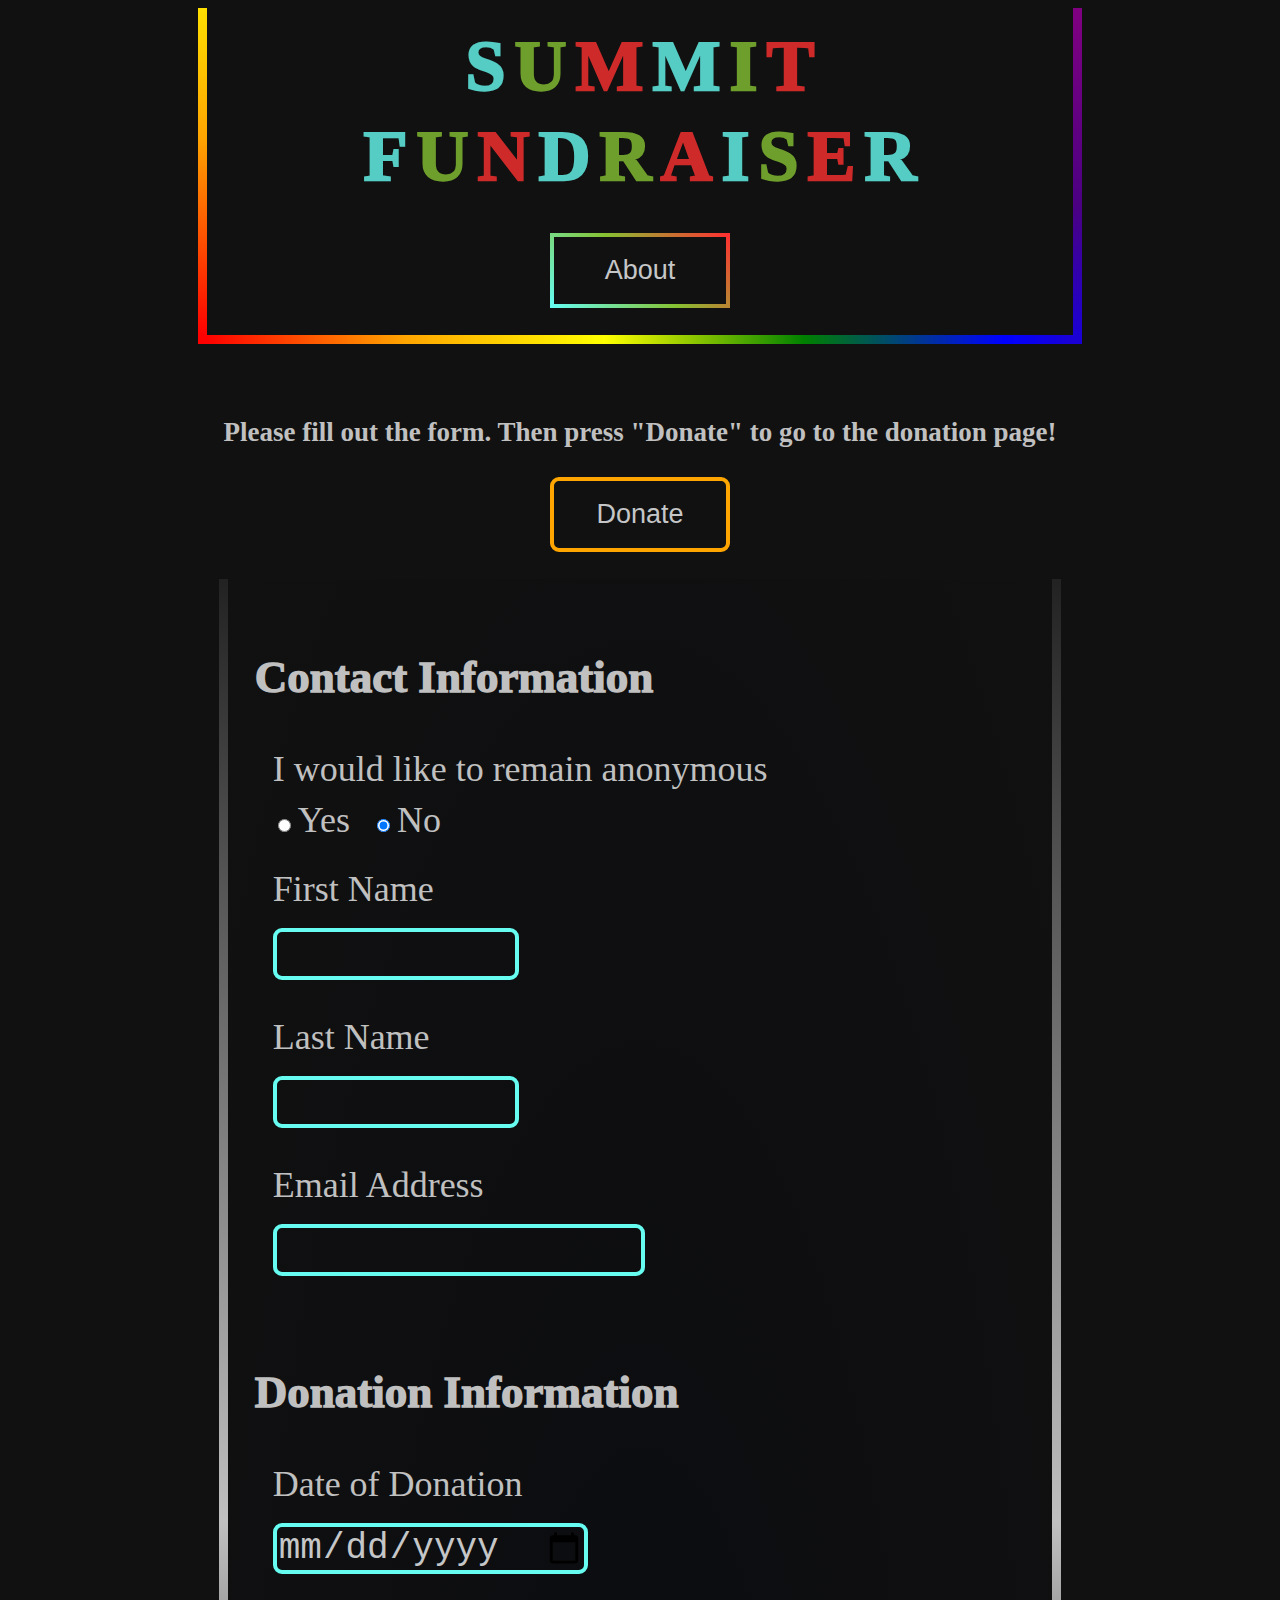
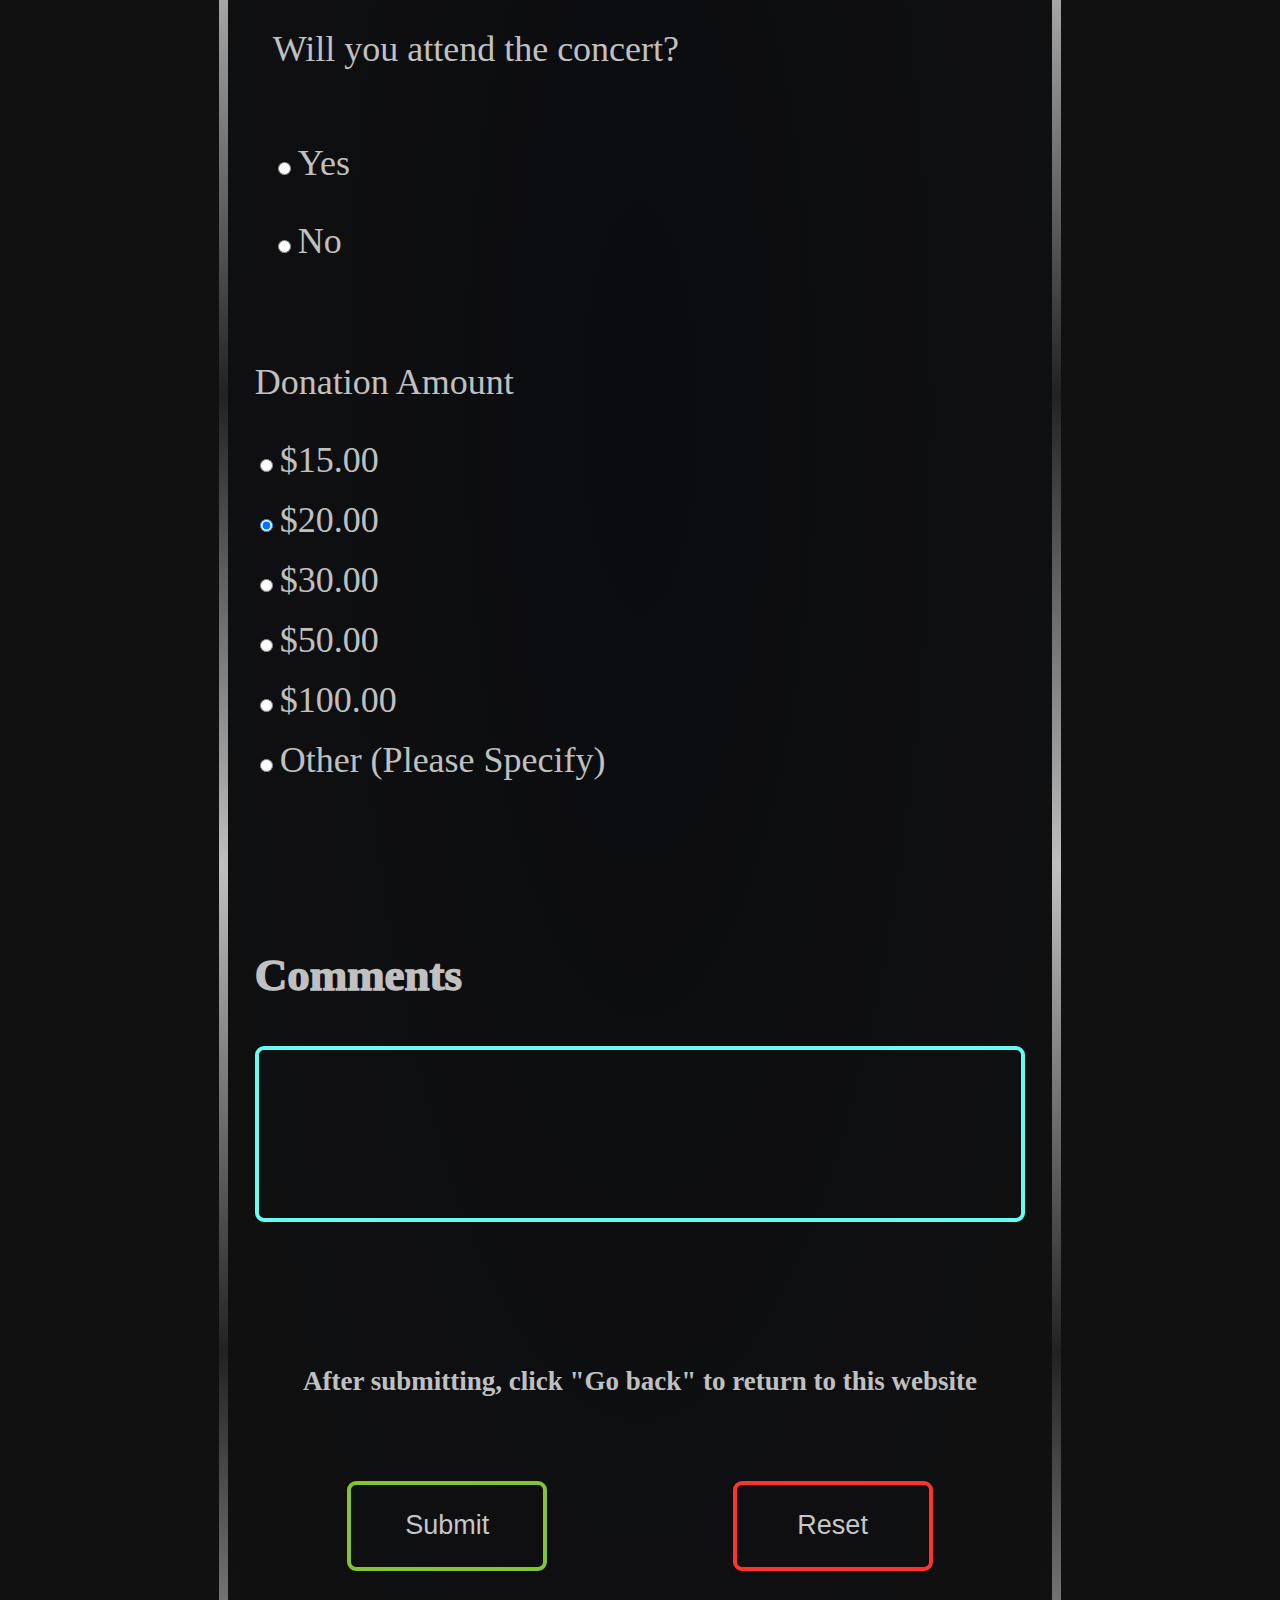
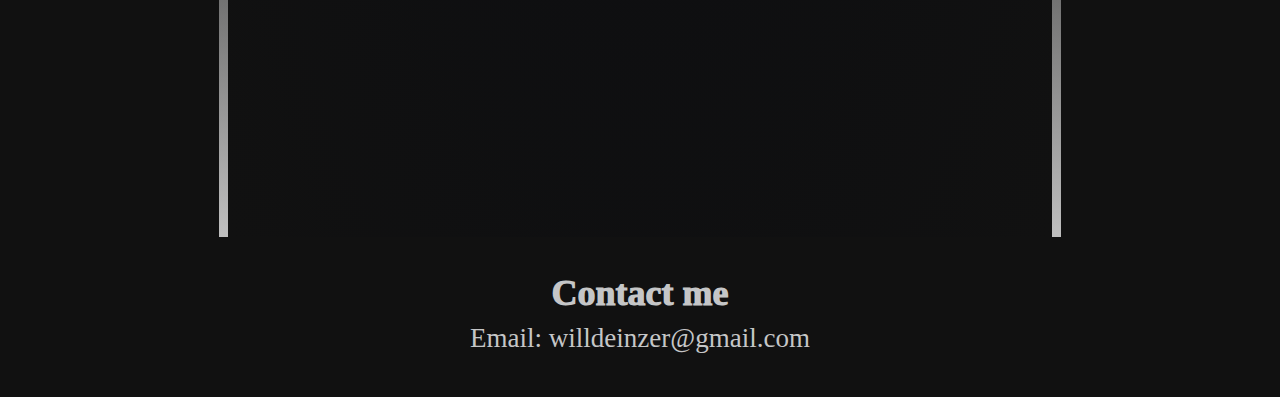
==== index.html @ e69a4f1c "Update index.html" ====
<!DOCTYPE html>
<html lang="en">
<head>
    <meta charset="UTF-8">
    <meta http-equiv="X-UA-Compatible" content="IE=edge">
    <meta name="viewport" content="width=device-width, initial-scale=1.0">
    <title>Fundraiser</title>
    <link rel="stylesheet" href="styles.css">
</head>
<body>
    <div class="header">
        <div class="title_container">
            <h1 class="S">S</h1>
            <h1 class="U">U</h1>
            <h1 class="M1">M</h1>
            <h1 class="M2">M</h1>
            <h1 class="I">I</h1>
            <h1 class="T">T</h1>
        </div>
        <div class="title_container2">
            <h1 class="F">F</h1>
            <h1 class="U2">U</h1>
            <h1 class="N">N</h1>
            <h1 class="D">D</h1>
            <h1 class="R">R</h1>
            <h1 class="A">A</h1>
            <h1 class="I2">I</h1>
            <h1 class="S2">S</h1>
            <h1 class="E">E</h1>
            <h1 class="R2">R</h1>
        </div>
        <button class="about" onclick="location.href='https://willdeinzer.github.io/fundraiser/aboutPage/index.html';">About</button>
    </div>
    <div class="donate_header">
        <p class="instruction">Please fill out the form. Then press "Donate" to go to the donation page!</p>
        <button class="thank" onclick="location.href='https://willdeinzer.github.io/fundraiser/submissionPage/index.html';">Donate</button>
    </div>
    <form action="https://formspree.io/f/mbjbleyn" method="post">
        <div class="contactInfo">
            <p class="contactHeading">Contact Information</p>
            <div class="anonymous">
                <p class=anonymousText>I would like to remain anonymous</p>
                <div class="yesAnonGroup">
                    <input type="radio" id="yesAnon" class="yes_anon" name="anonymous_donation" value="Yes" required>
                    <label class="yesAnonLabel" for="yesAnon">Yes</label>
                </div>
                <div class="noAnonGroup">
                    <input type="radio" id="noAnon" class="no_anon" name="anonymous_donation" value="No" checked required>
                    <label class="noAnonLabel" for="noAnon">No</label>
                </div>
            </div>
            <div class="contactCon">
                <div class="firstNameGroup">
                    <label class="firstLabel" for="firstName">First Name</label>
                    <input type="text" name="first_name" class="inputField" id="firstName" required>
                </div>
                <div class="lastNameGroup">
                    <label class="lastLabel" for="lastName">Last Name</label>
                    <input type="text" name="last_name" class="inputField" id="lastName" required>
                </div>
                <div class="emailGroup">
                    <label class="emailLabel" for="emailA">Email Address</label>
                    <input type="email" name="email_address" class="inputField" id="emailA" required>
                </div>
            </div>
        </div>
        <div class="donationInfo">
            <p class="donationHeading">Donation Information</p>
            <div class="donationCon">
                <div class="dateGroup">
                    <label class="donationLabel" for="donationDate">Date of Donation</label>
                    <input type="date" id="donationDate" pattern="([0-9]{2}/[0-9]{2}/[0-9]{4})" required>
                </div>
                <div class="attendanceGroup">
                    <p class="attendance">Will you attend the concert?</p>
                    <div class="yesGroup">
                        <input type="radio" id="yes" name="attend" value="Yes" required>
                        <label class="yesLabel" for="yes">Yes</label>
                    </div>
                    <div class="noGroup">
                        <input type="radio" id="no" name="attend" value="No" required>
                        <label class="noLabel" for="no">No</label>
                    </div>
                </div>
            </div>
        </div>
        <div class="donationRow">
            <p class="amountHeading">Donation Amount</p>
            <div class="options">
                <div class="fifteenGroup">
                    <input type="radio" id="15" class="non_other" name="donation_amount" value="15" required>
                    <label class="fifteenLabel" for="15">$15.00</label>
                </div>
                <div class="twentyGroup">
                    <input type="radio" id="20" class="non_other" name="donation_amount" value="20" checked required>
                    <label class="twentyLabel" for="20">$20.00</label>
                </div>
                <div class="thirtyGroup">
                    <input type="radio" id="30" class="non_other" name="donation_amount" value="30" required>
                    <label class="thirtyLabel" for="30">$30.00</label>
                </div>
                <div class="fiftyGroup">
                    <input type="radio" id="50" class="non_other" name="donation_amount" value="50" required>
                    <label class="fiftyLabel" for="50">$50.00</label>
                </div>
                <div class="hundredGroup">
                    <input type="radio" id="100" class="non_other" name="donation_amount" value="100" required>
                    <label class="hundredLabel" for="100">$100.00</label>
                </div>
                <div class="otherGroup">
                    <input type="radio" id="other" name="donation_amount" value="other" required>
                    <label class="otherLabel" for="other">Other (Please Specify)</label>
                </div>
            </div>
        </div>
        <div class="otherInfo">
            <p class="commentHeading">Comments</p>
            <div class="commentCon">
                <textarea class="comments" name="comments" rows="4" cols="60"></textarea>
            </div>
        </div>
        <div class="submit_instruction">
            <p class="submit_text">After submitting, click "Go back" to return to this website</p>
        </div>
        <div class="submission">
            <div class="button_link">
                <button class="submitB" type="submit">Submit</button>
            </div>
            <div class="reset_container">
                <button class="resetB"type="reset">Reset</button>
            </div>
        </div>
    </form>

    <div class="left-side-bar">

    </div>

    <div class="right-side-bar">

    </div>

    <div class="footer">
        <p class="contact">Contact me</p>
        <p class="myEmail">Email: willdeinzer@gmail.com</p>
    </div>
    <script src="script.js"></script>
</body>
</html>
---- styles.css ----
body {
    display: grid;
    grid-template-rows: 0.5fr 0.5fr 7.5fr 0.4fr;
    grid-template-columns: 1fr 4fr 1fr;
    background-color: #111111;
}

/* Heading Styles




*/

.header {
    display: flex;
    flex-direction: column;
    align-items: center;
    justify-content: space-around;
    grid-area: 1/1/2/4;
    background-color: #111111;
    margin-bottom: 5vmin;
    gap: 1vmin;
    margin-left: 15%;
    margin-right: 15%;
    border-style: solid;
    border-top: none;
    border-width: 1vmin;
    border-image: linear-gradient(45deg, red, orange, yellow, green, blue, indigo, purple) 1;
}

.title_container, .title_container2 {
    display: flex;
    gap: 1vmin;
    justify-content: center;
    align-items: center;
    height: 9vmin;
    margin-top: 2vmin;
}

.title_container2 {
    margin-top: 0;
}

.S, .U, .M1, .M2, .I, .T, .F, .U2, .N, .D, .R, .A, .I2, .S2, .E, .R2 {
    font: "overpass", sans-serif;
    font-size: 8vmin;
    font-weight: 1000;
    opacity: 0.8;
}

.S, .M2, .F, .D, .I2, .R2 {
    color: #66FCF1;
}

.U, .I, .U2, .R, .S2 {
    color: #86C232;
}

.M1, .T, .N, .A, .E {
    color: #FF3131;
}

.about {
    color: #C5C6C7;
    background-color: transparent;
    font-size: 3vmin;
    border: solid 0.5vmin;
    border-image: linear-gradient(45deg, #66FCF1, #86C232, #FF3131) 1;
    font-size: 3vmin;
    word-wrap: break-word;
    min-width: 80px;
    max-width: 220px;
    width: 20vmin;
    padding: 2vmin 3vmin 2vmin 3vmin;
    text-align: center;
    margin-top: 3vmin;
    margin-bottom: 3vmin;
}

.about:hover {
    border-image: none;
    border-color: white;
}

.donate_header {
    display: flex;
    flex-direction: column;
    justify-content: space-around;
    grid-area: 2/1/3/4;
    position: sticky;
    top: 0px;
    align-items: center;
    padding-bottom: 3vmin;
    background-color: #111111;
}

.instruction {
    text-align: center;
    font-size: 3vmin;
    font-weight: bold;
    font: "arvo", sans-serif;
    color: #C0C0C0;
}

.thank {
    color: #C5C6C7;
    background-color: transparent;
    font-size: 3vmin;
    border: solid 0.5vmin;
    border-color: orange;
    font-size: 3vmin;
    border-radius: 1vmin;
    word-wrap: break-word;
    min-width: 80px;
    max-width: 220px;
    width: 20vmin;
    padding: 2vmin 3vmin 2vmin 3vmin;
    text-align: center;
}

.thank:hover {
    border-color: white;
}



/* Form Styles



*/



form {
    background-image: radial-gradient(#0B0C10, #111111);
    grid-row: 3/4;
    grid-column: 2/3;
    display: grid;
    grid-auto-rows: min-content;
    grid-template-columns: repeat(2,1fr);
    color: #C0C0C0;
    font: "arvo", sans-serif;
    font-weight: bold;
    gap: 5vmin;
    padding: 3vmin;
    border: 1vmin solid;
    border-top: none;
    border-bottom: none;
    border-image: linear-gradient(to bottom, #222222, #C0C0C0 33%, #222222, #C0C0C0 66%, #222222, #C0C0C0 100%) 1;
}


.firstLabel, .lastLabel, .emailLabel, .donationLabel, .attendance, .amountHeading,
.yesLabel, .noLabel, .fifteenLabel, .twentyLabel, .thirtyLabel, .fiftyLabel,
.hundredLabel, .otherLabel, .anonymousText, .yesAnonLabel, .noAnonLabel {
    font-size: 4vmin;
    font-weight: 500;
}

.fifteenGroup, .twentyGroup, .thirtyGroup, .fiftyGroup, .hundredGroup, .otherGroup {
    display: block;
    padding: 0;
}

/*Contact Info*/

.contactHeading {
    flex: none;
    font-size: 5vmin;
    font-weight: 1000;
}

.contactInfo {
    grid-row: 1/2;
    grid-column: 1/3;
}

.contactCon {
    display: flex;
    flex-direction: column;
    gap: 4vmin;
}

.inputField {
    display: block;
    color: #C5C6C7;
    border: solid 0.5vmin;
    border-radius: 1vmin;
    border-color: #66FCF1;
    font-size: 4vmin;
    background-color: transparent;
    width: 26vmin;
    margin-top: 2vmin;
}

#emailA {
    width: 40vmin;
}

.yesAnonGroup, .noAnonGroup, .firstNameGroup, .lastNameGroup, .emailGroup {
    margin-left: 2vmin;
}

.firstNameGroup {
    margin-top: 3vmin;
}

.yesAnonGroup, .noAnonGroup {
    display: inline-block;
}

.anonymousText {
    margin-left: 2vmin;
    margin-bottom: 1vmin;
}

/*Donation Info*/

.donationHeading {
    flex: none;
    font-size: 5vmin;
    font-weight: 1000;
}

.donationInfo {
    grid-row: 2/3;
    grid-column: 1/3;
}

.dateGroup {
    margin-left: 2vmin;
}

#donationDate {
    display: block;
    color: #C5C6C7;
    border: solid 0.5vmin;
    border-radius: 1vmin;
    border-color: #66FCF1;
    font-size: 4vmin;
    background-color: transparent;
    margin-top: 2vmin;

}

.donationLabel {
    font-size: 4vmin;
    font-weight: 500;
}

.yesGroup, .noGroup, .attendance {
    text-align: left;
    padding: 2vmin;
}

/*Donation Amount*/

.donationRow {
    grid-row: 3/4;
    grid-column: 1/3;
}

.options {
    display: grid;
    grid-template-columns: repeat(2,1fr);
    grid-template-rows: 1fr 1fr 1fr 1fr 1fr 2fr;
    row-gap: 2vmin;
}

.fifteenGroup {
    grid-area: 1/1/2/2;
}

.twentyGroup {
    grid-area: 2/1/3/2;
}

.thirtyGroup {
    grid-area: 3/1/4/2;
}

.fiftyGroup {
    grid-area: 4/1/5/2;
}

.hundredGroup {
    grid-area: 5/1/6/2;
}

.otherGroup {
    grid-area: 6/1/7/2;
}
/*Comments*/

.otherInfo {
    grid-row: 4/5;
    grid-column: 1/3;
    margin-top: 4vmin;
    margin-bottom: 8vmin;
}

.commentHeading {
    font-size: 5vmin;
    font-weight: 1000;
}

.commentCon {
    display: flex;
    justify-content: center;
}

.comments {
    background-color: transparent;
    resize: none;
    display: block;
    color: #C5C6C7;
    border: solid 0.5vmin;
    border-radius: 1vmin;
    border-color: #66FCF1;
    font-size: 4vmin;
}

/* Submit+Reset*/

.submission {
    grid-row: 6/7;
    grid-column: 1/3;
    display: flex;
    justify-content: space-around;
    margin-bottom: 3vmin;
}

.button_link {
    display: flex;
    width: 30%;
    height: 140%;
    text-decoration: none;
    padding: 1.5% 4% 1.5% 4%;
    min-width: 60px;
    max-width: 200px;
}

.reset_container {
    display: flex;
    width: 30%;
    height: 140%;
    padding: 1.5% 4% 1.5% 4%;
    min-width: 60px;
    max-width: 200px;
}

.submitB,
.resetB {
    color: #C5C6C7;
    background-color: transparent;
    font-size: 3vmin;
    width: 30%;
    height: 140%;
    border: solid 0.5vmin;
    border-color: #FF3131;
    font-size: 3vmin;
    width: auto;
    border-radius: 1vmin;
    word-wrap: break-word;
    min-width: 60px;
    max-width: 200px;
}

.submitB {
    border-color: #86C232;
    width: 100%;
    height: 100%;
}

.submitB:hover {
    border-color: white;
}

.resetB {
    border-color: #FF3131;
    width: 100%;
    height: 100%;
}

.resetB:hover {
    border-color: white;
}

.submit_instruction {
    display: flex;
    justify-content: center;
    align-items: center;
    grid-row: 5/6;
    grid-column: 1/3;
}

.submit_text {
    display: block;
    text-align: center;
    font-size: 3vmin;
    font-weight: bold;
    font: "arvo", sans-serif;
    color: #C0C0C0;
}

/* Button Link */

/* Side Bar Styles



*/

/* Left */

.left-side-bar {
    display: grid;
    grid-area: 2/1/3/2;
    background-color: #111111;
}

/* Right */

.right-side-bar {
    display: grid;
    grid-area: 2/3/3/4;
    background-color: #111111;
}

/* Footer Styles



*/

.footer {
    display: flex;
    flex-direction: column;
    align-items: center;
    justify-content: center;
    grid-area: 4/1/5/4;
    background-color: #111111;
    margin-bottom: 2vmin;
    gap: 1vmin;
    margin-top: 2vmin;
}

.contact {
    color: #C5C6C7;
    font-size: 4vmin;
    font-weight: 1000;
    padding: 0;
    margin: 0;
}

.myEmail {
    color: #C5C6C7;
    font-size: 3vmin;
    font-weight: 500;
    padding: 0;
    margin: 0;
}
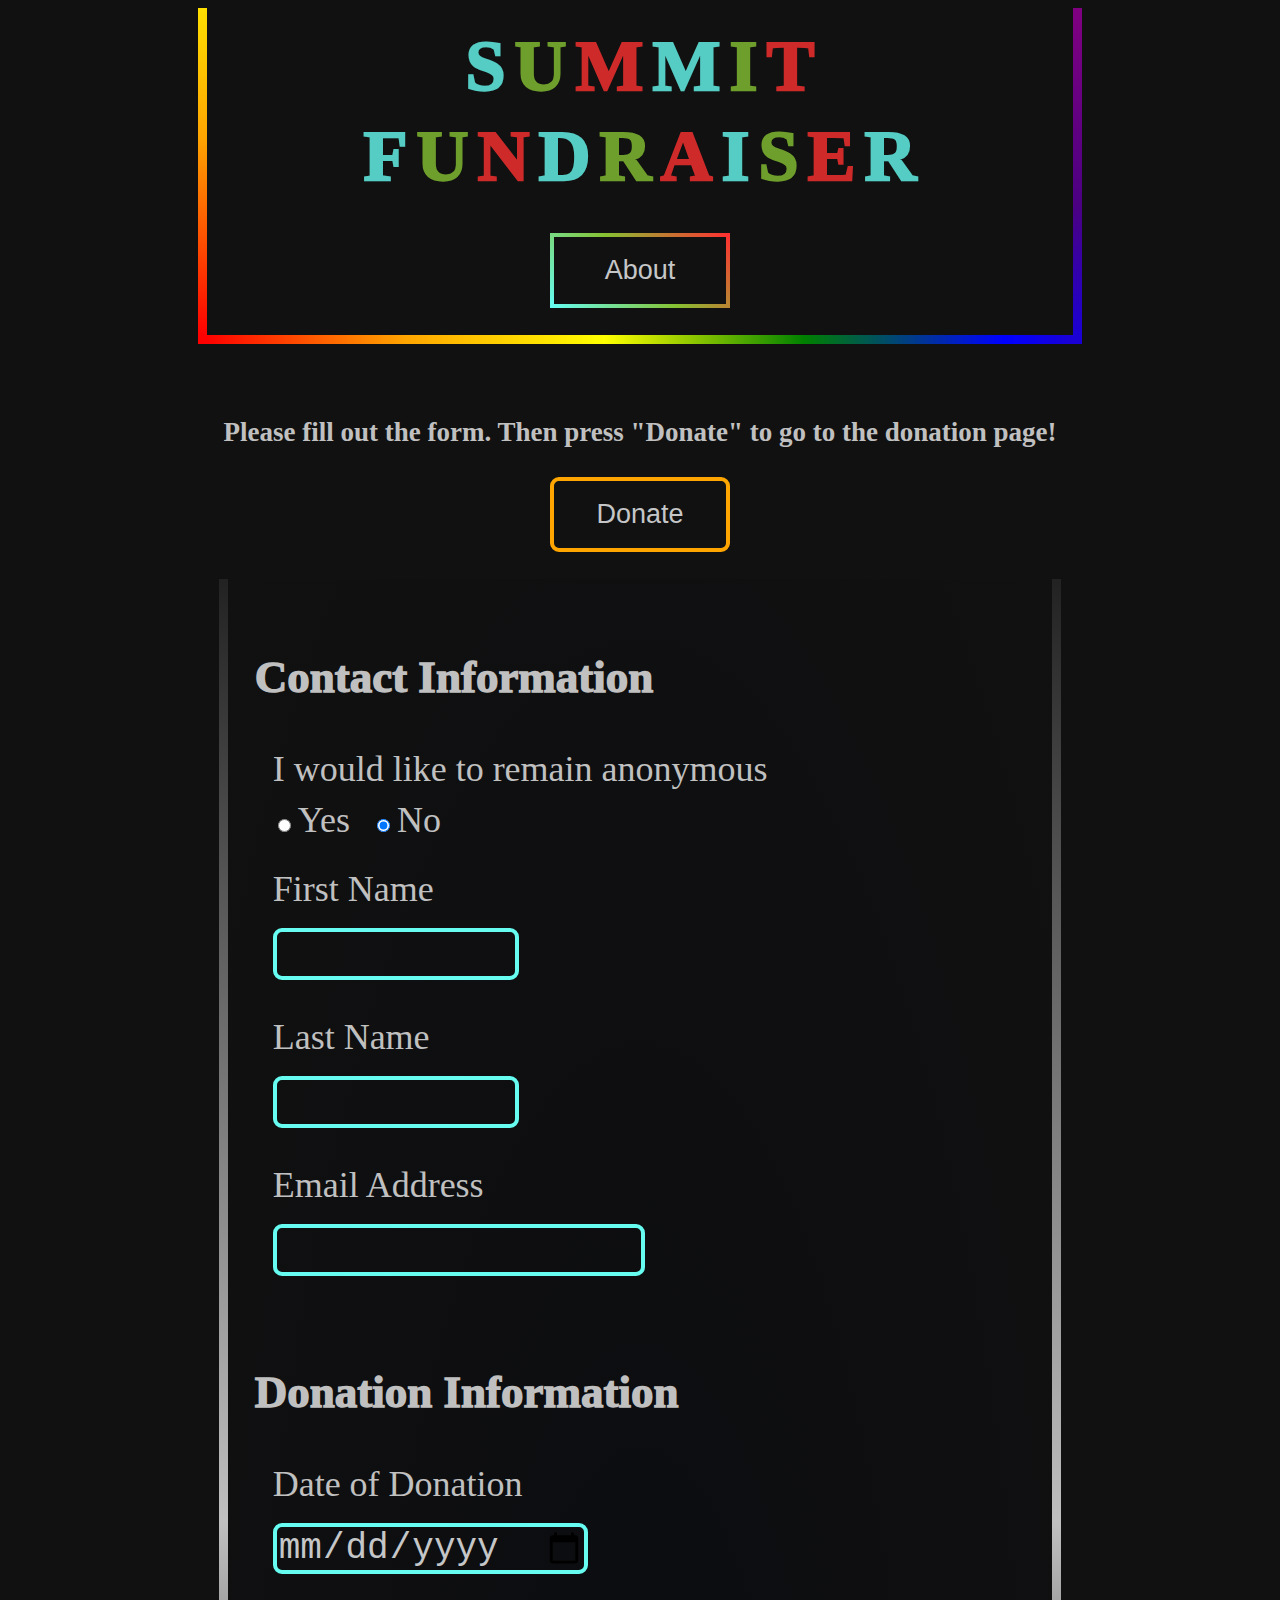
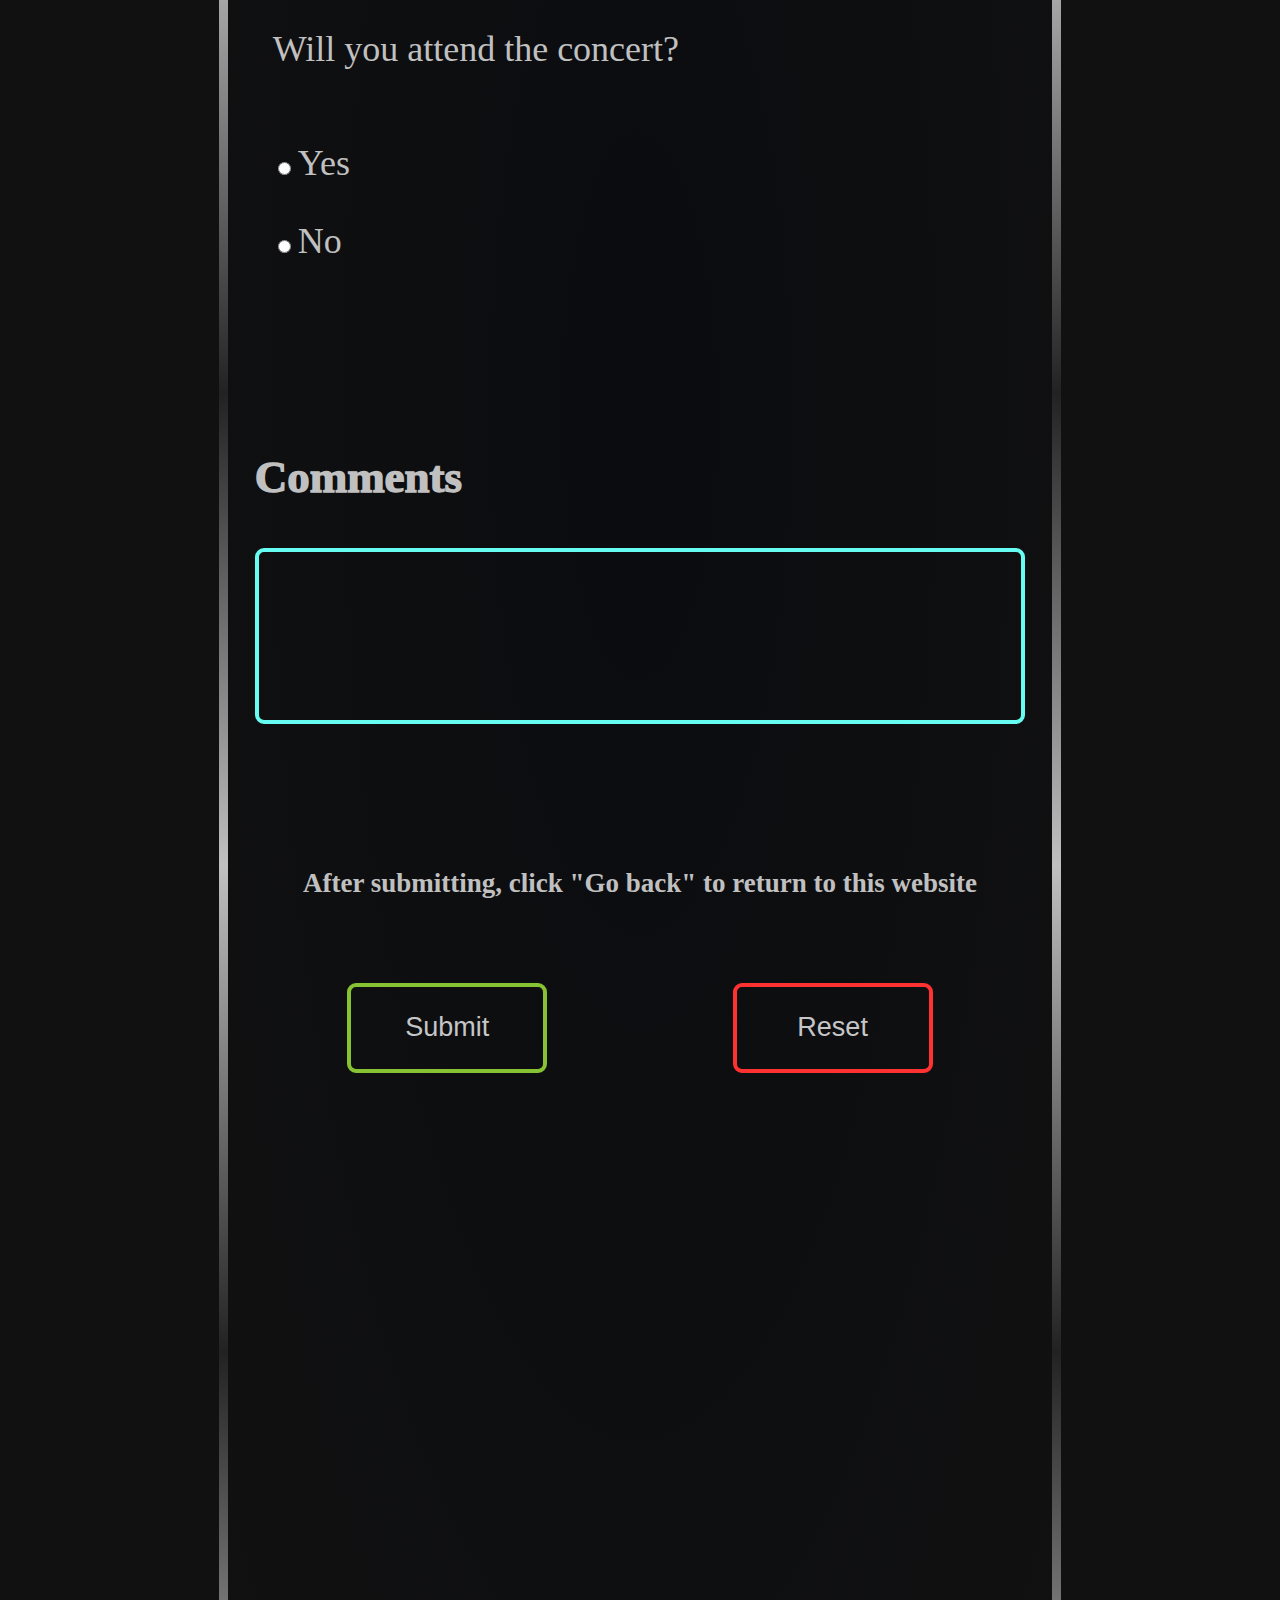
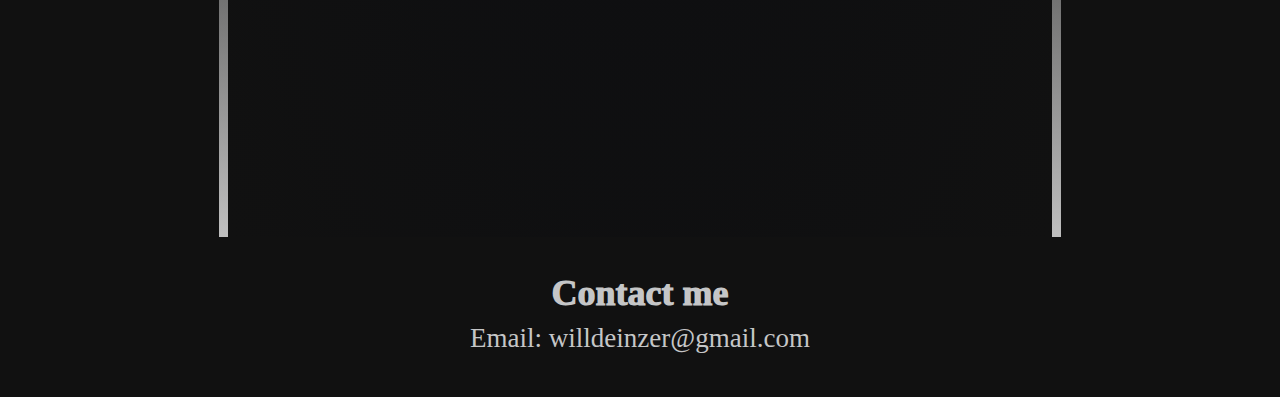
==== commit 7086ab3c: "Update index.html" ====
--- a/index.html
+++ b/index.html
@@ -69,7 +69,7 @@
             <div class="donationCon">
                 <div class="dateGroup">
                     <label class="donationLabel" for="donationDate">Date of Donation</label>
-                    <input type="date" id="donationDate" pattern="([0-9]{2}/[0-9]{2}/[0-9]{4})" required>
+                    <input type="date" id="donationDate" placeholder="00/00/0000" pattern="([0-9]{2}/[0-9]{2}/[0-9]{4})" required>
                 </div>
                 <div class="attendanceGroup">
                     <p class="attendance">Will you attend the concert?</p>
@@ -81,35 +81,6 @@
                         <input type="radio" id="no" name="attend" value="No" required>
                         <label class="noLabel" for="no">No</label>
                     </div>
-                </div>
-            </div>
-        </div>
-        <div class="donationRow">
-            <p class="amountHeading">Donation Amount</p>
-            <div class="options">
-                <div class="fifteenGroup">
-                    <input type="radio" id="15" class="non_other" name="donation_amount" value="15" required>
-                    <label class="fifteenLabel" for="15">$15.00</label>
-                </div>
-                <div class="twentyGroup">
-                    <input type="radio" id="20" class="non_other" name="donation_amount" value="20" checked required>
-                    <label class="twentyLabel" for="20">$20.00</label>
-                </div>
-                <div class="thirtyGroup">
-                    <input type="radio" id="30" class="non_other" name="donation_amount" value="30" required>
-                    <label class="thirtyLabel" for="30">$30.00</label>
-                </div>
-                <div class="fiftyGroup">
-                    <input type="radio" id="50" class="non_other" name="donation_amount" value="50" required>
-                    <label class="fiftyLabel" for="50">$50.00</label>
-                </div>
-                <div class="hundredGroup">
-                    <input type="radio" id="100" class="non_other" name="donation_amount" value="100" required>
-                    <label class="hundredLabel" for="100">$100.00</label>
-                </div>
-                <div class="otherGroup">
-                    <input type="radio" id="other" name="donation_amount" value="other" required>
-                    <label class="otherLabel" for="other">Other (Please Specify)</label>
                 </div>
             </div>
         </div>
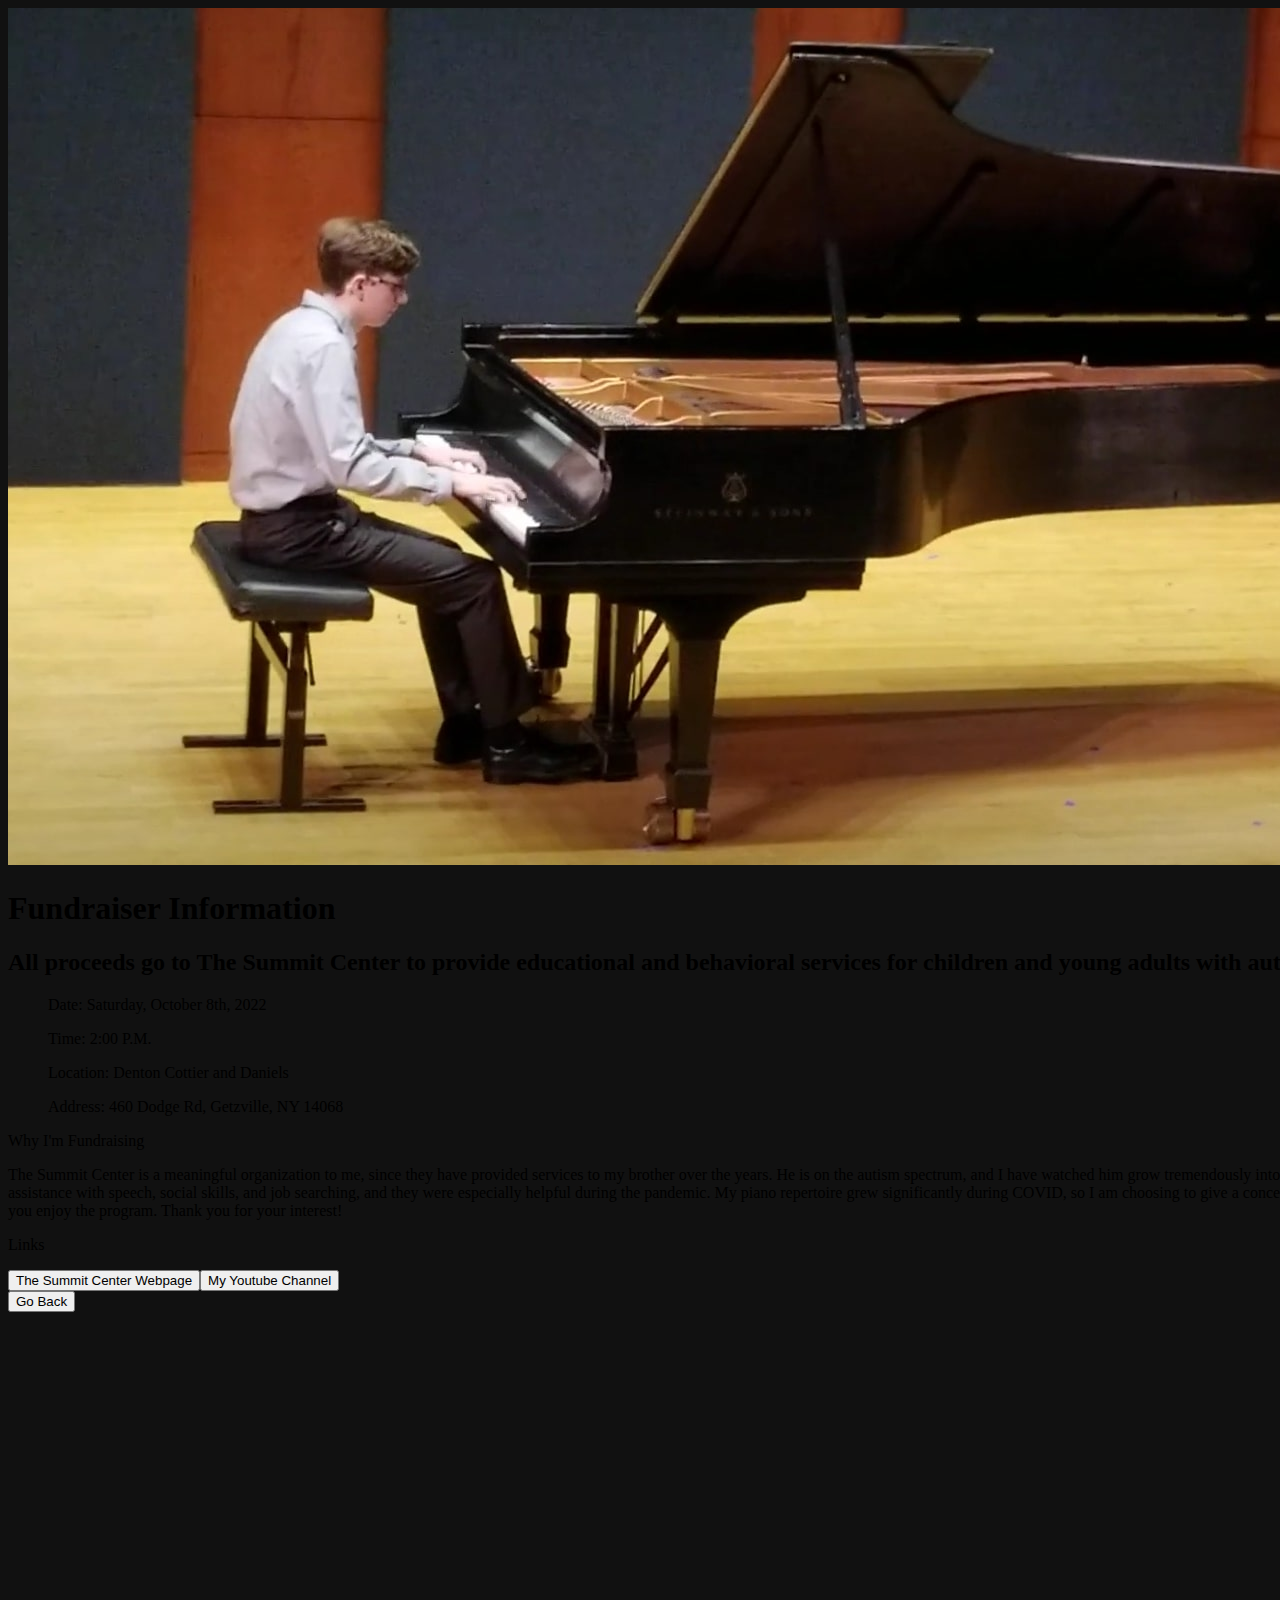
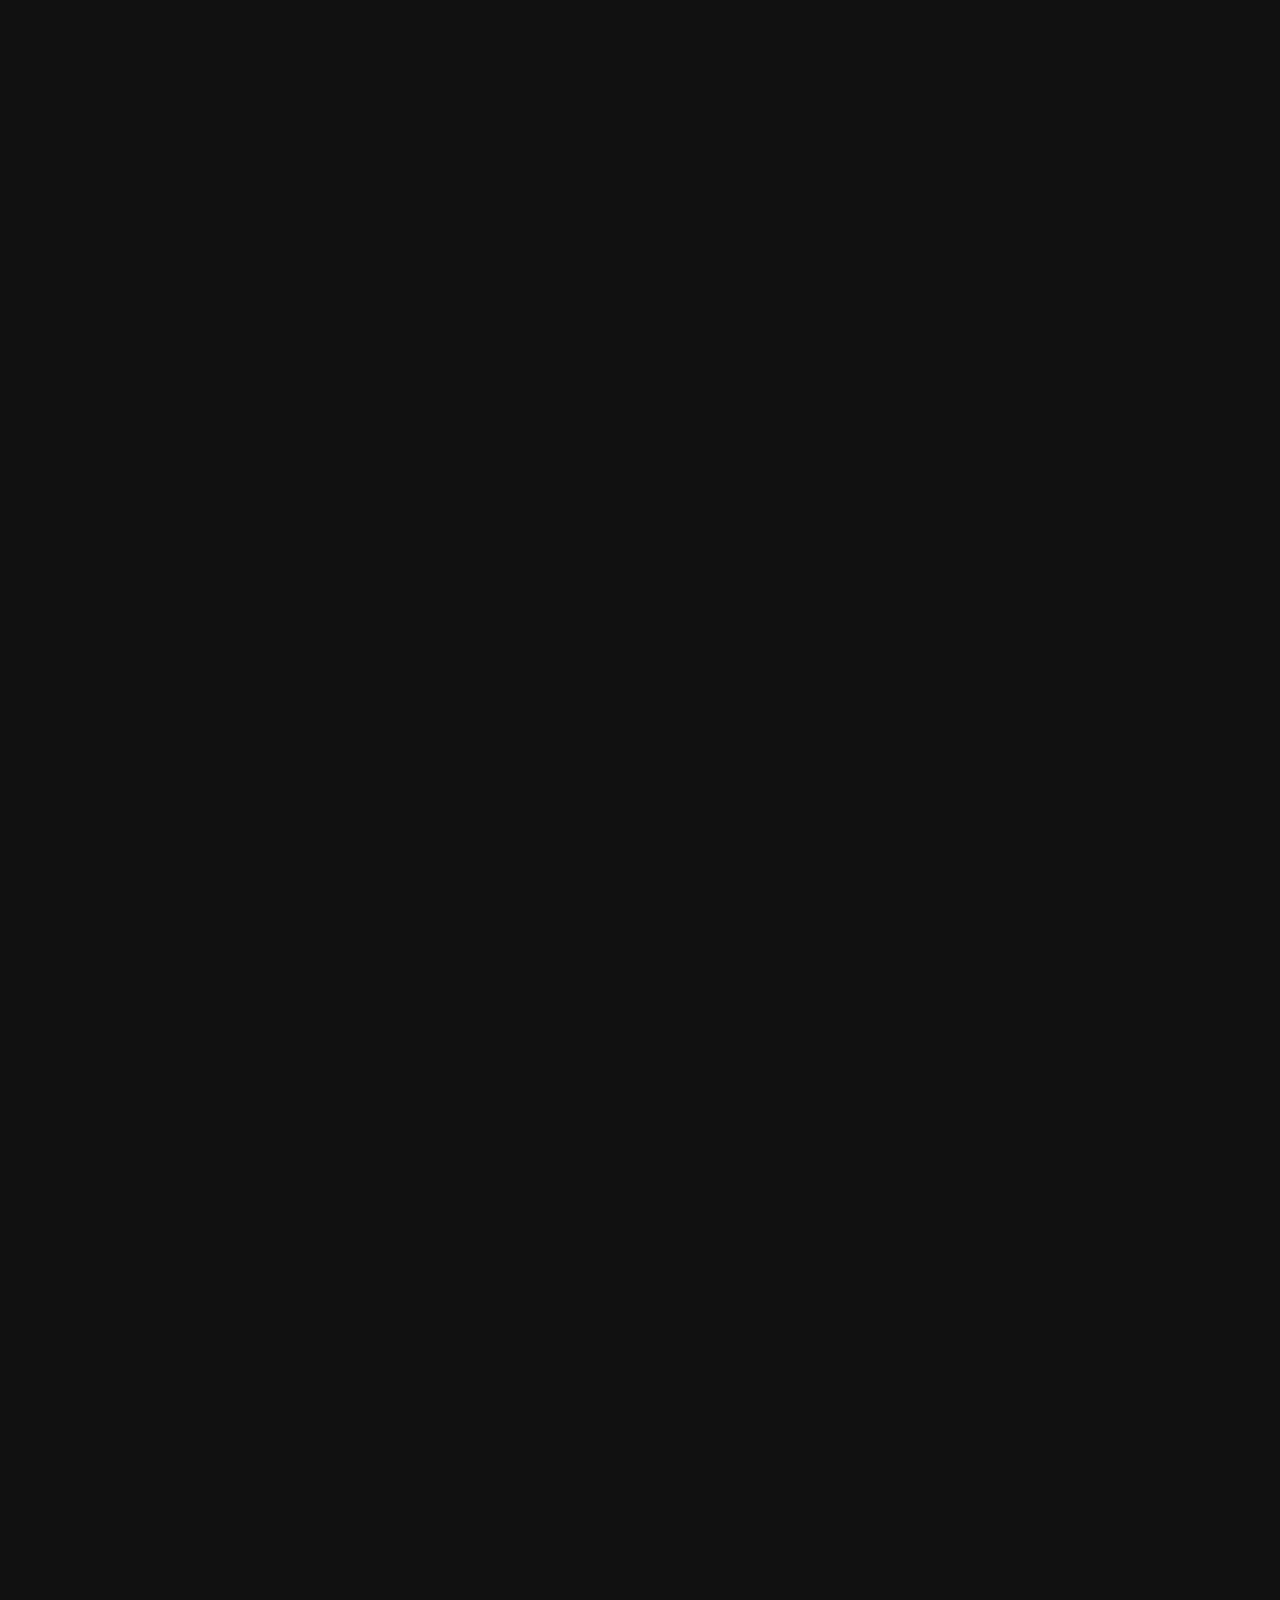
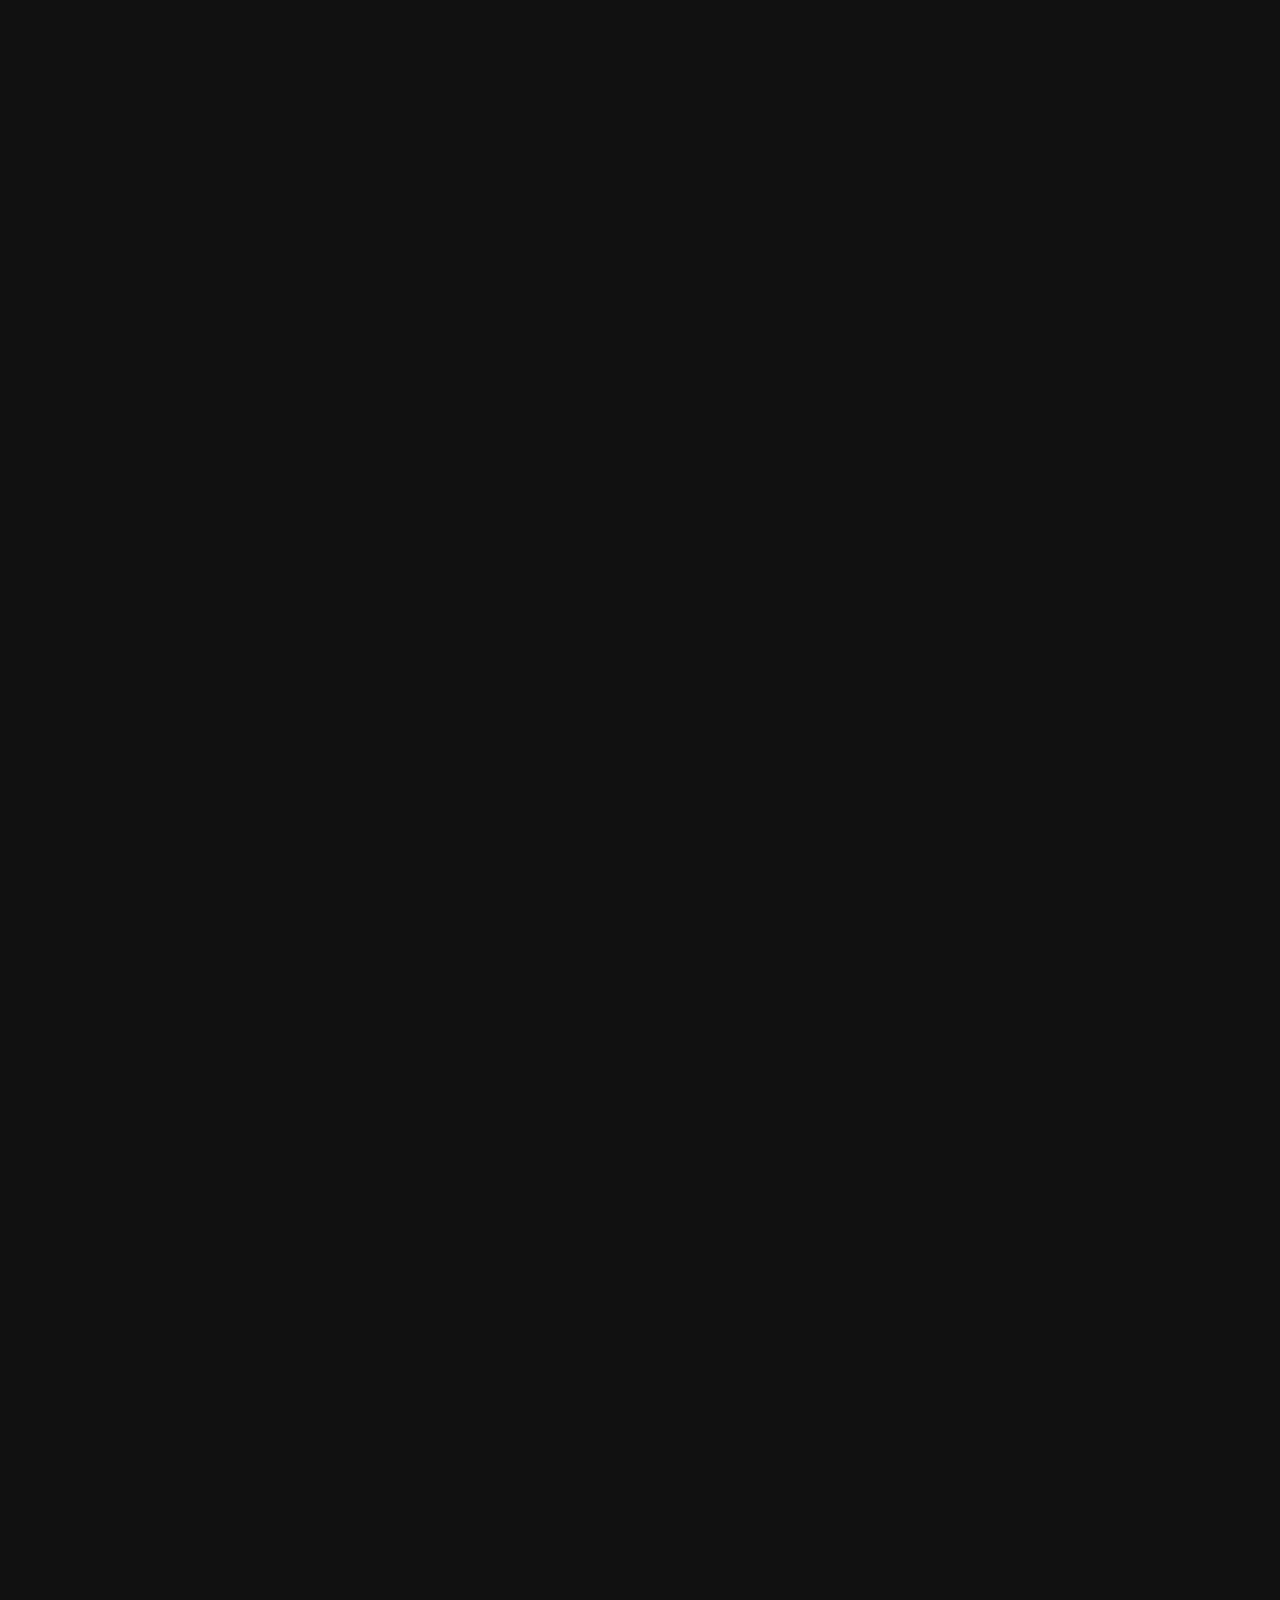
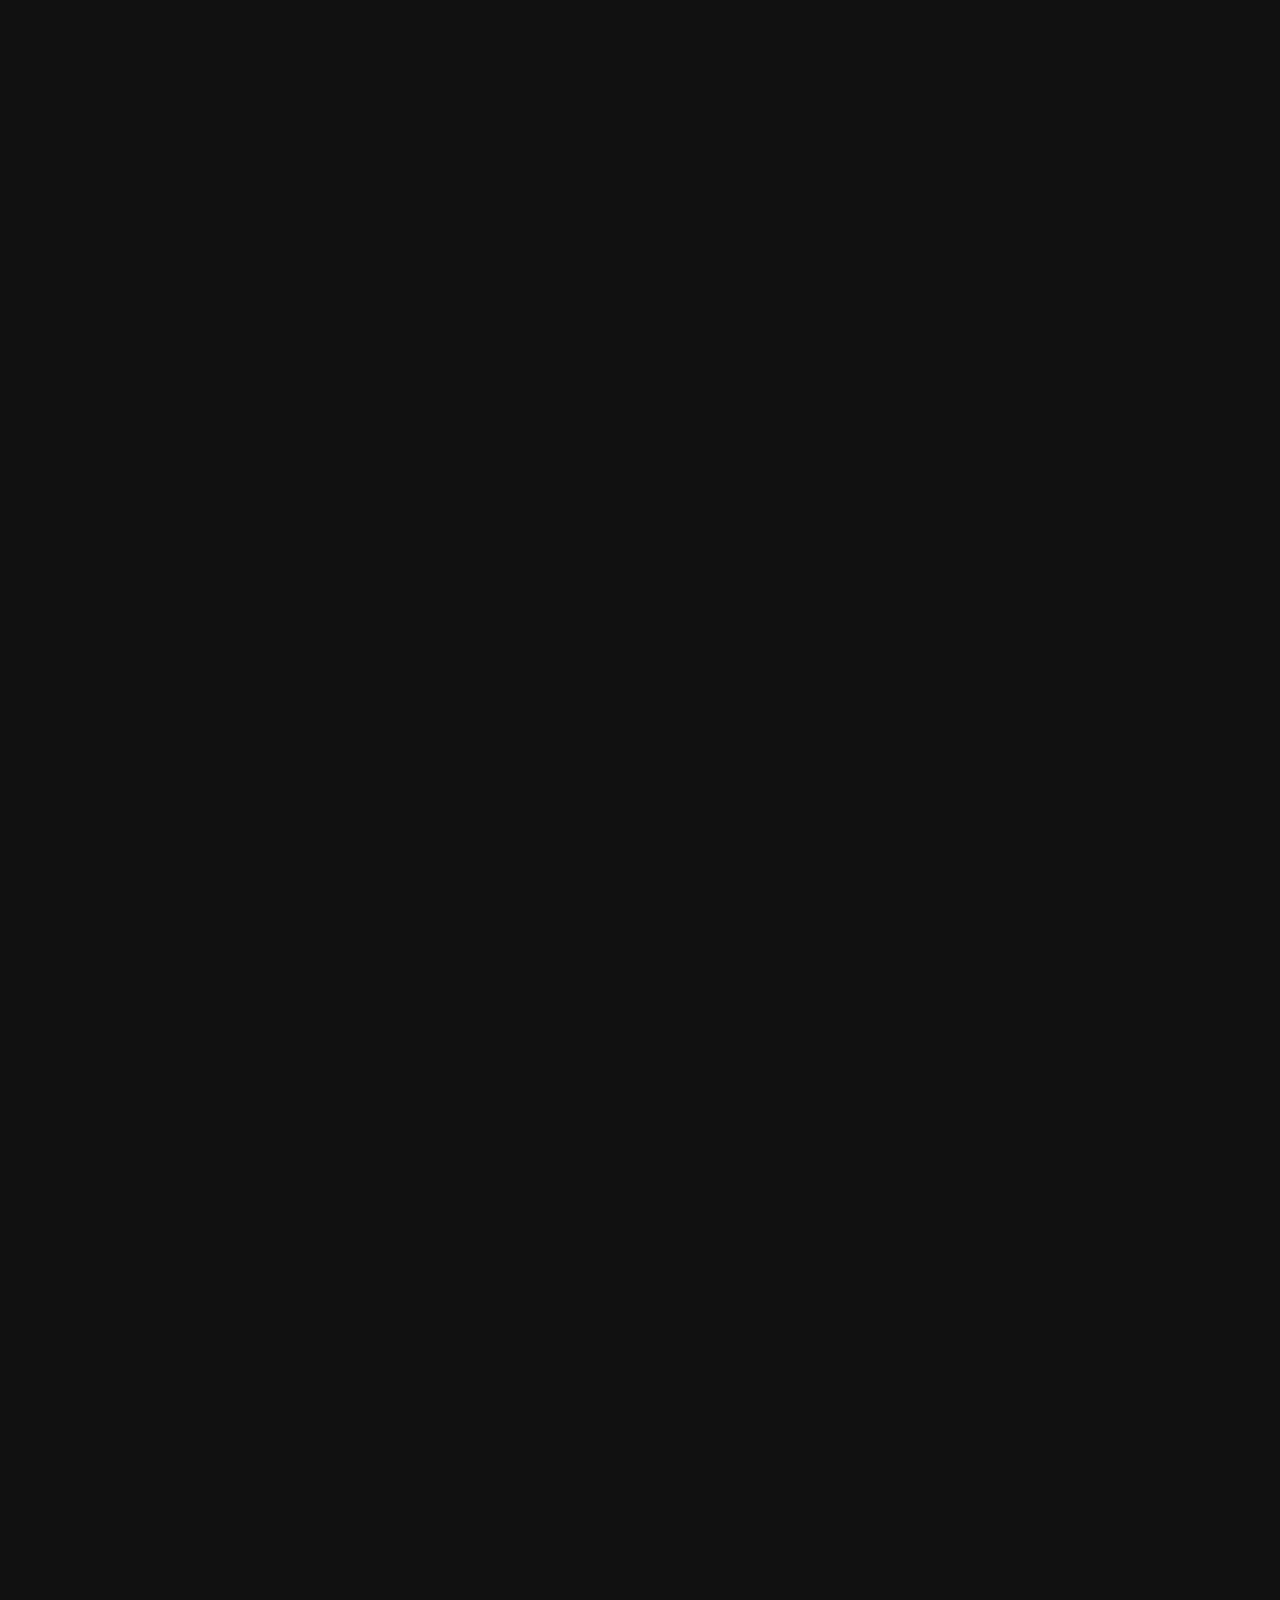
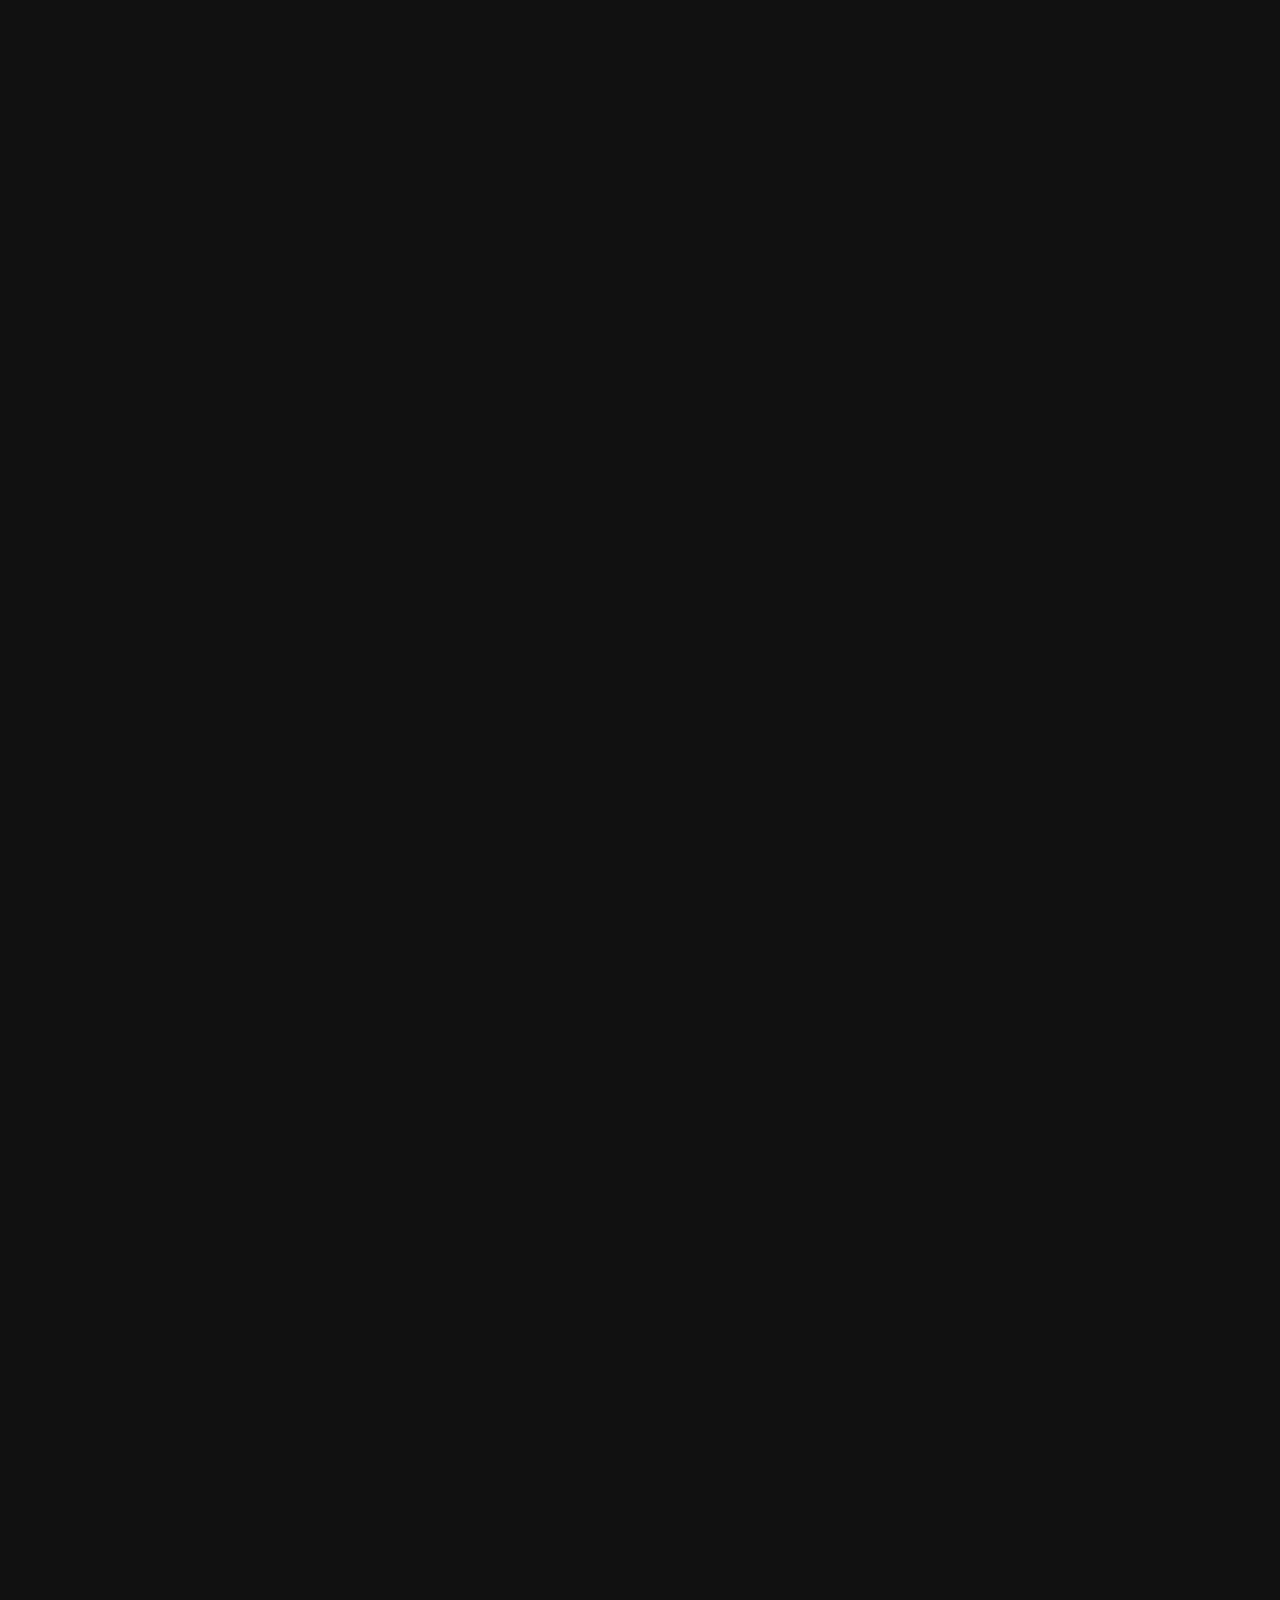
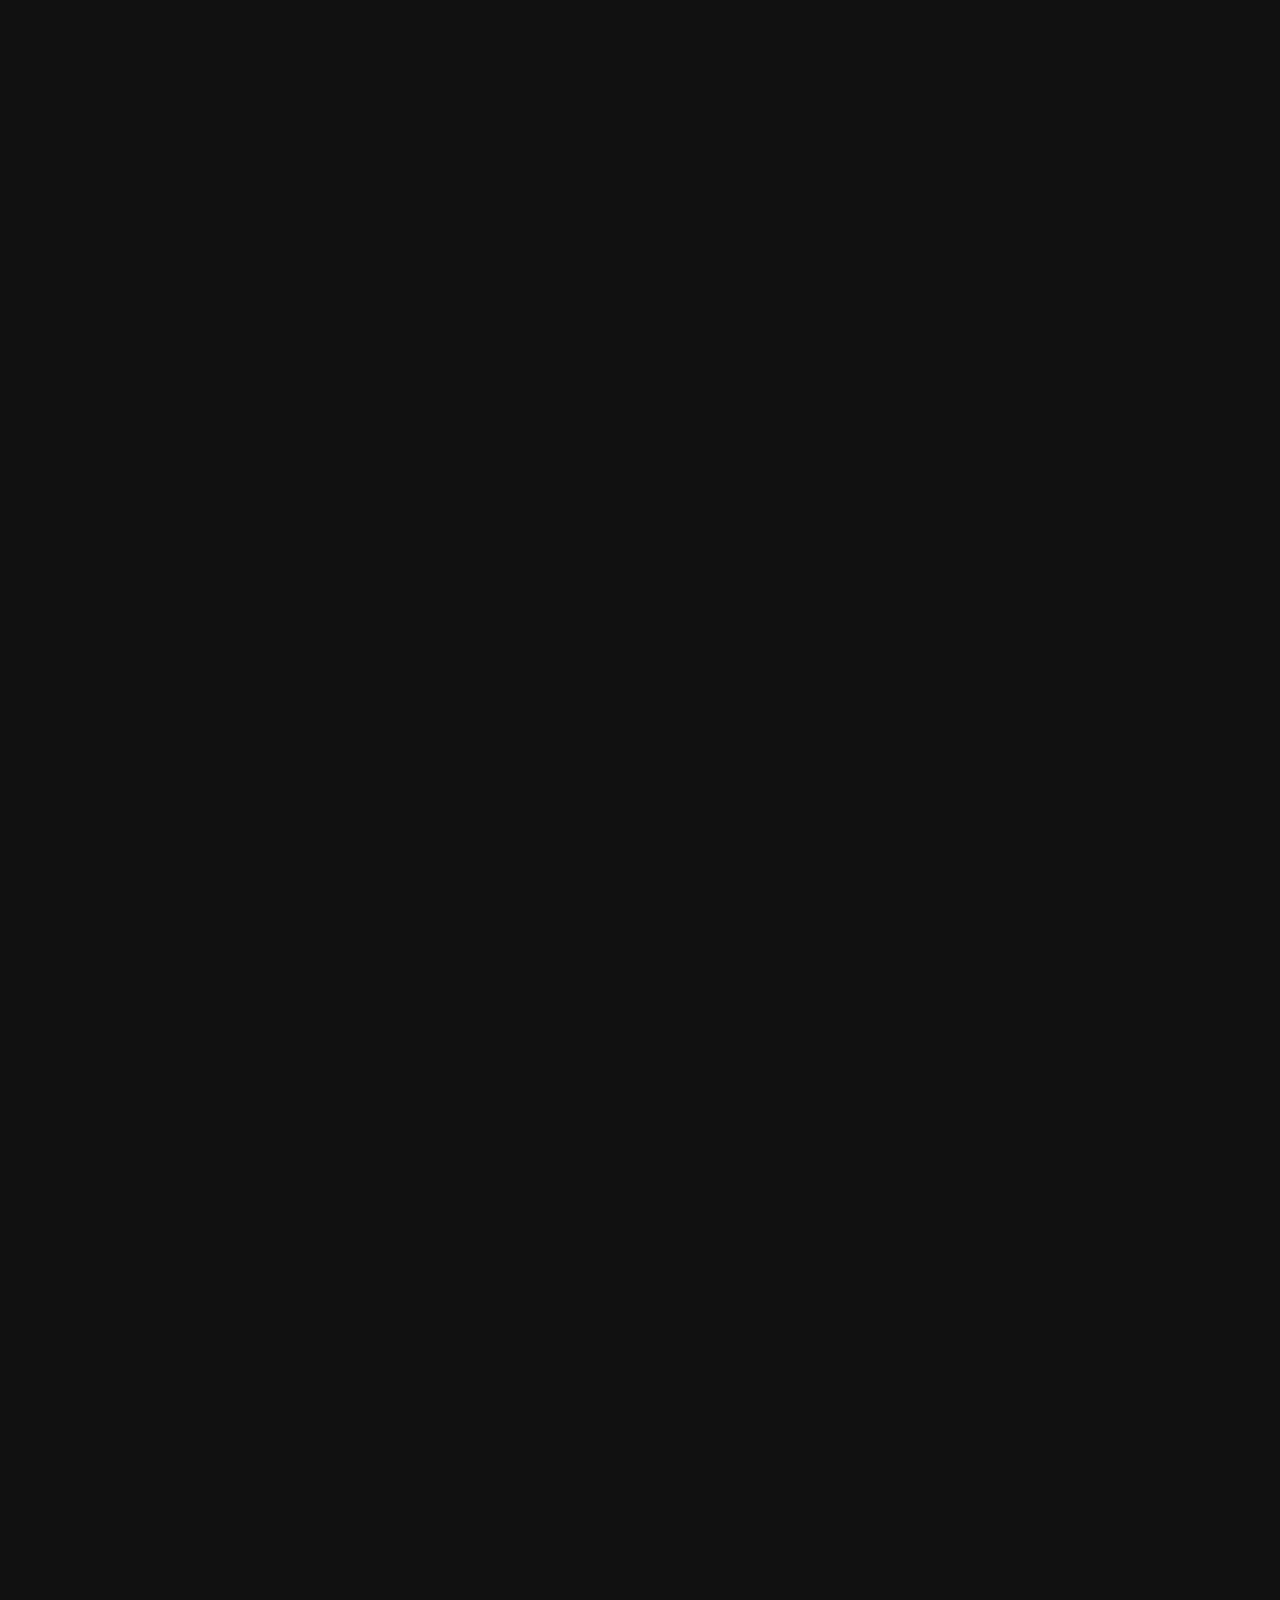
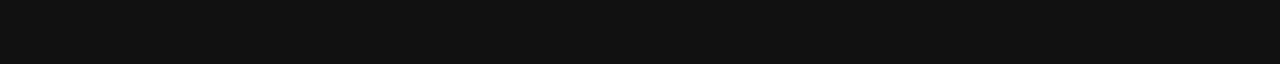
==== commit b30c6129: "Rename aboutPage/index.html to index.html" ====
--- a/index.html
+++ b/index.html
@@ -4,117 +4,43 @@
     <meta charset="UTF-8">
     <meta http-equiv="X-UA-Compatible" content="IE=edge">
     <meta name="viewport" content="width=device-width, initial-scale=1.0">
-    <title>Fundraiser</title>
+    <title>About</title>
     <link rel="stylesheet" href="styles.css">
 </head>
 <body>
-    <div class="header">
-        <div class="title_container">
-            <h1 class="S">S</h1>
-            <h1 class="U">U</h1>
-            <h1 class="M1">M</h1>
-            <h1 class="M2">M</h1>
-            <h1 class="I">I</h1>
-            <h1 class="T">T</h1>
+    <div class="about_info">
+        <img class="playing_image" src="https://willdeinzer.github.io/fundraiser/images/PianoPlay.jpg">
+        <h1 class="heading">Fundraiser Information</h1>
+        <h2 class="benefit">All proceeds go to The Summit Center to provide educational and behavioral services for children and young adults with autism</h2>
+        <ul class="info">
+            <p class="date">Date: Saturday, October 8th, 2022</p>
+            <p class="time">Time: 2:00 P.M.</p>
+            <p class="location">Location: Denton Cottier and Daniels</p>
+            <p class="address">Address: 460 Dodge Rd, Getzville, NY 14068</p>
+        </ul>
+        <div class="reason_container">
+            <p class="reason_heading">Why I'm Fundraising</p>
+            <p class="reason">The Summit Center is a meaningful organization to me, since they have provided 
+            services to my brother over the years. He is on the autism spectrum, and I have watched him grow tremendously
+            into an amazing and capable person. Summit played a significant role in his development through 
+            their assistance with speech, social skills, and job searching, 
+            and they were especially helpful during the pandemic. My piano repertoire grew
+            significantly during COVID, so I am choosing to give a concert to celebrate my love of 
+            music. I have selected all of my favorite pieces for this recital, and I hope you enjoy the program.
+            Thank you for your interest!
+            </p>
         </div>
-        <div class="title_container2">
-            <h1 class="F">F</h1>
-            <h1 class="U2">U</h1>
-            <h1 class="N">N</h1>
-            <h1 class="D">D</h1>
-            <h1 class="R">R</h1>
-            <h1 class="A">A</h1>
-            <h1 class="I2">I</h1>
-            <h1 class="S2">S</h1>
-            <h1 class="E">E</h1>
-            <h1 class="R2">R</h1>
+
+        <div class="links">
+            <p class="link_heading">Links</p>
+            <button class="summitWeb" onclick="location.href='https://www.thesummitcenter.org/';">The Summit Center Webpage</a>
+            <button class="yt" onclick="location.href='https://www.youtube.com/channel/UC75aTAPidtFR_QkBlZOJWrw';">My Youtube Channel</a>
         </div>
-        <button class="about" onclick="location.href='https://willdeinzer.github.io/fundraiser/aboutPage/index.html';">About</button>
-    </div>
-    <div class="donate_header">
-        <p class="instruction">Please fill out the form. Then press "Donate" to go to the donation page!</p>
-        <button class="thank" onclick="location.href='https://willdeinzer.github.io/fundraiser/submissionPage/index.html';">Donate</button>
-    </div>
-    <form action="https://formspree.io/f/mbjbleyn" method="post">
-        <div class="contactInfo">
-            <p class="contactHeading">Contact Information</p>
-            <div class="anonymous">
-                <p class=anonymousText>I would like to remain anonymous</p>
-                <div class="yesAnonGroup">
-                    <input type="radio" id="yesAnon" class="yes_anon" name="anonymous_donation" value="Yes" required>
-                    <label class="yesAnonLabel" for="yesAnon">Yes</label>
-                </div>
-                <div class="noAnonGroup">
-                    <input type="radio" id="noAnon" class="no_anon" name="anonymous_donation" value="No" checked required>
-                    <label class="noAnonLabel" for="noAnon">No</label>
-                </div>
-            </div>
-            <div class="contactCon">
-                <div class="firstNameGroup">
-                    <label class="firstLabel" for="firstName">First Name</label>
-                    <input type="text" name="first_name" class="inputField" id="firstName" required>
-                </div>
-                <div class="lastNameGroup">
-                    <label class="lastLabel" for="lastName">Last Name</label>
-                    <input type="text" name="last_name" class="inputField" id="lastName" required>
-                </div>
-                <div class="emailGroup">
-                    <label class="emailLabel" for="emailA">Email Address</label>
-                    <input type="email" name="email_address" class="inputField" id="emailA" required>
-                </div>
-            </div>
+        
+        <div class="return">
+            <button class="goBack" onclick="location.href='https://willdeinzer.github.io/fundraiser/index.html';">Go Back</button>
         </div>
-        <div class="donationInfo">
-            <p class="donationHeading">Donation Information</p>
-            <div class="donationCon">
-                <div class="dateGroup">
-                    <label class="donationLabel" for="donationDate">Date of Donation</label>
-                    <input type="date" id="donationDate" placeholder="00/00/0000" pattern="([0-9]{2}/[0-9]{2}/[0-9]{4})" required>
-                </div>
-                <div class="attendanceGroup">
-                    <p class="attendance">Will you attend the concert?</p>
-                    <div class="yesGroup">
-                        <input type="radio" id="yes" name="attend" value="Yes" required>
-                        <label class="yesLabel" for="yes">Yes</label>
-                    </div>
-                    <div class="noGroup">
-                        <input type="radio" id="no" name="attend" value="No" required>
-                        <label class="noLabel" for="no">No</label>
-                    </div>
-                </div>
-            </div>
-        </div>
-        <div class="otherInfo">
-            <p class="commentHeading">Comments</p>
-            <div class="commentCon">
-                <textarea class="comments" name="comments" rows="4" cols="60"></textarea>
-            </div>
-        </div>
-        <div class="submit_instruction">
-            <p class="submit_text">After submitting, click "Go back" to return to this website</p>
-        </div>
-        <div class="submission">
-            <div class="button_link">
-                <button class="submitB" type="submit">Submit</button>
-            </div>
-            <div class="reset_container">
-                <button class="resetB"type="reset">Reset</button>
-            </div>
-        </div>
-    </form>
-
-    <div class="left-side-bar">
-
     </div>
 
-    <div class="right-side-bar">
-
-    </div>
-
-    <div class="footer">
-        <p class="contact">Contact me</p>
-        <p class="myEmail">Email: willdeinzer@gmail.com</p>
-    </div>
-    <script src="script.js"></script>
 </body>
 </html>
--- a/styles.css
+++ b/styles.css
@@ -1,6 +1,6 @@
 body {
     display: grid;
-    grid-template-rows: 0.5fr 0.5fr 7.5fr 0.4fr;
+    grid-template-rows: 0.5fr 0.5fr 5.5fr 0.4fr;
     grid-template-columns: 1fr 4fr 1fr;
     background-color: #111111;
 }
@@ -153,17 +153,10 @@
 
 
 .firstLabel, .lastLabel, .emailLabel, .donationLabel, .attendance, .amountHeading,
-.yesLabel, .noLabel, .fifteenLabel, .twentyLabel, .thirtyLabel, .fiftyLabel,
-.hundredLabel, .otherLabel, .anonymousText, .yesAnonLabel, .noAnonLabel {
+.yesLabel, .noLabel, .anonymousText, .yesAnonLabel, .noAnonLabel {
     font-size: 4vmin;
     font-weight: 500;
 }
-
-.fifteenGroup, .twentyGroup, .thirtyGroup, .fiftyGroup, .hundredGroup, .otherGroup {
-    display: block;
-    padding: 0;
-}
-
 /*Contact Info*/
 
 .contactHeading {
@@ -173,7 +166,7 @@
 }
 
 .contactInfo {
-    grid-row: 1/2;
+    grid-row: 2/3;
     grid-column: 1/3;
 }
 
@@ -225,7 +218,7 @@
 }
 
 .donationInfo {
-    grid-row: 2/3;
+    grid-row: 1/2;
     grid-column: 1/3;
 }
 
@@ -255,47 +248,12 @@
     padding: 2vmin;
 }
 
-/*Donation Amount*/
-
-.donationRow {
+
+
+/*Comments*/
+
+.otherInfo {
     grid-row: 3/4;
-    grid-column: 1/3;
-}
-
-.options {
-    display: grid;
-    grid-template-columns: repeat(2,1fr);
-    grid-template-rows: 1fr 1fr 1fr 1fr 1fr 2fr;
-    row-gap: 2vmin;
-}
-
-.fifteenGroup {
-    grid-area: 1/1/2/2;
-}
-
-.twentyGroup {
-    grid-area: 2/1/3/2;
-}
-
-.thirtyGroup {
-    grid-area: 3/1/4/2;
-}
-
-.fiftyGroup {
-    grid-area: 4/1/5/2;
-}
-
-.hundredGroup {
-    grid-area: 5/1/6/2;
-}
-
-.otherGroup {
-    grid-area: 6/1/7/2;
-}
-/*Comments*/
-
-.otherInfo {
-    grid-row: 4/5;
     grid-column: 1/3;
     margin-top: 4vmin;
     margin-bottom: 8vmin;
@@ -323,9 +281,9 @@
 }
 
 /* Submit+Reset*/
-
+    
 .submission {
-    grid-row: 6/7;
+    grid-row: 5/6;
     grid-column: 1/3;
     display: flex;
     justify-content: space-around;
@@ -392,8 +350,8 @@
     display: flex;
     justify-content: center;
     align-items: center;
-    grid-row: 5/6;
-    grid-column: 1/3;
+    grid-row: 4/5;
+    grid-column: 1/4;
 }
 
 .submit_text {
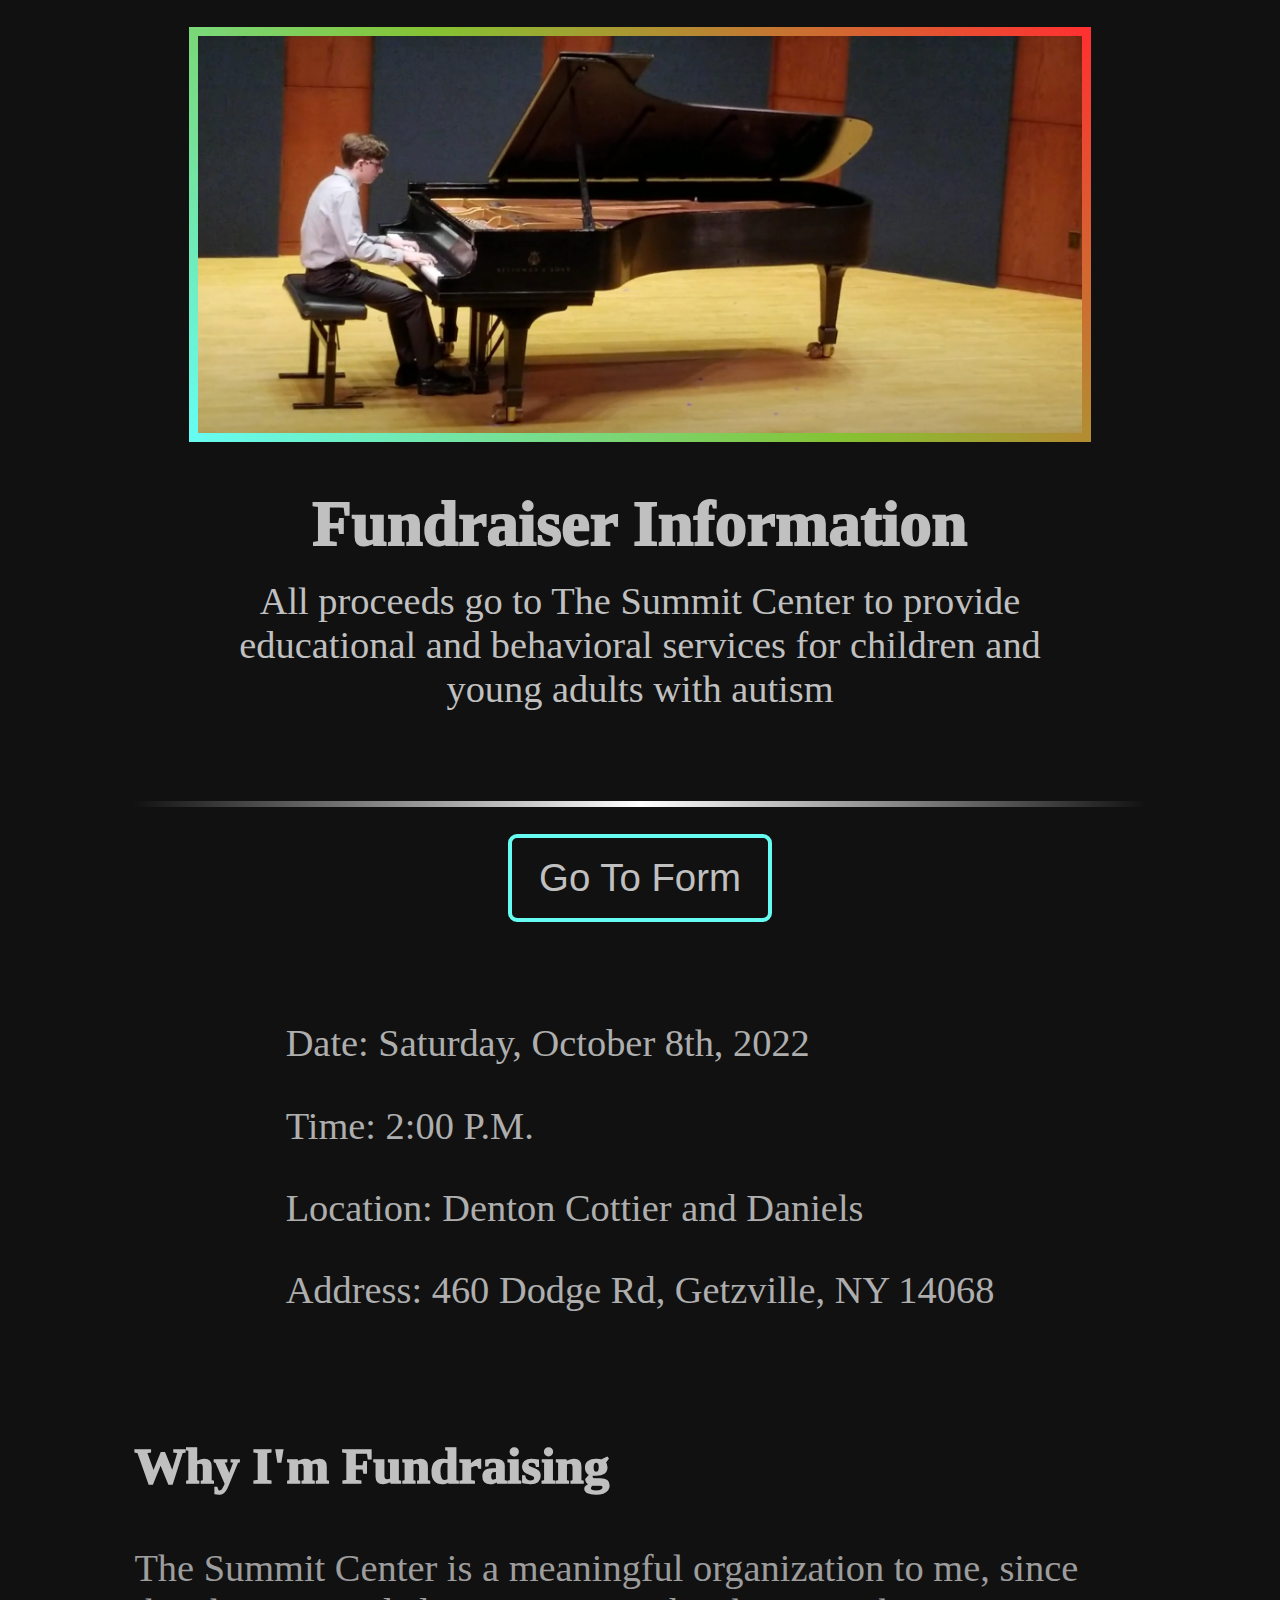
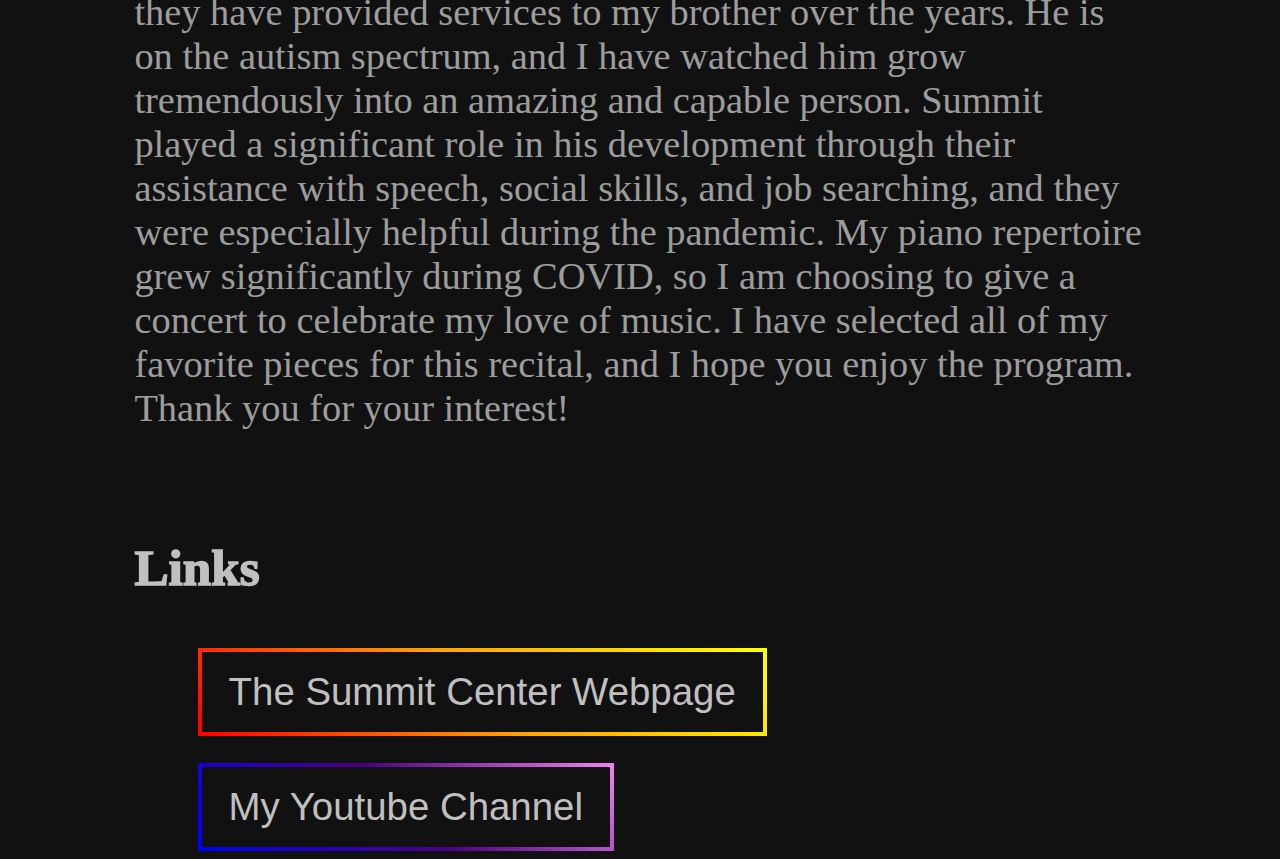
==== commit 4ca41d9f: "Update index.html" ====
--- a/index.html
+++ b/index.html
@@ -12,6 +12,9 @@
         <img class="playing_image" src="https://willdeinzer.github.io/fundraiser/images/PianoPlay.jpg">
         <h1 class="heading">Fundraiser Information</h1>
         <h2 class="benefit">All proceeds go to The Summit Center to provide educational and behavioral services for children and young adults with autism</h2>
+        <div class="return">
+            <button class="goBack" onclick="location.href='https://willdeinzer.github.io/fundraiser/donatePage/index.html';">Go To Form</button>
+        </div>
         <ul class="info">
             <p class="date">Date: Saturday, October 8th, 2022</p>
             <p class="time">Time: 2:00 P.M.</p>
@@ -36,10 +39,6 @@
             <button class="summitWeb" onclick="location.href='https://www.thesummitcenter.org/';">The Summit Center Webpage</a>
             <button class="yt" onclick="location.href='https://www.youtube.com/channel/UC75aTAPidtFR_QkBlZOJWrw';">My Youtube Channel</a>
         </div>
-        
-        <div class="return">
-            <button class="goBack" onclick="location.href='https://willdeinzer.github.io/fundraiser/index.html';">Go Back</button>
-        </div>
     </div>
 
 </body>
--- a/styles.css
+++ b/styles.css
@@ -1,422 +1,149 @@
 body {
-    display: grid;
-    grid-template-rows: 0.5fr 0.5fr 5.5fr 0.4fr;
-    grid-template-columns: 1fr 4fr 1fr;
     background-color: #111111;
 }
 
-/* Heading Styles
-
-
-
-
-*/
-
-.header {
+.about_info {
+    margin-top: 3vmin;
     display: flex;
     flex-direction: column;
     align-items: center;
-    justify-content: space-around;
-    grid-area: 1/1/2/4;
-    background-color: #111111;
-    margin-bottom: 5vmin;
-    gap: 1vmin;
+    justify-content: center;
+    gap: 2vmin;
+}
+
+.playing_image {
+    width: 70%;
+    height: auto;
+    border: solid 1vmin;
+    border-image: linear-gradient(45deg, #66FCF1, #86C232, #FF3131) 1;
+}
+
+.heading {
+    color: #C0C0C0;
+    font-weight: 1000;
+    font-size: 5vw;
+    margin: 0;
+    margin-top: 3vmin;
+}
+
+.benefit {
+    color: #C0C0C0;
+    font-weight: 500;
+    font-size: 3vw;
+    margin: 0;
     margin-left: 15%;
     margin-right: 15%;
-    border-style: solid;
-    border-top: none;
-    border-width: 1vmin;
-    border-image: linear-gradient(45deg, red, orange, yellow, green, blue, indigo, purple) 1;
+    text-align: center;
 }
 
-.title_container, .title_container2 {
+ul {
+    padding: 0;
+}
+
+.date, .time, .location, .address {
+    color: #C0C0C0;
+    opacity: 0.9;
+    font-size: 3vw;
+    font-weight: 500;
+    list-style-type: circle;
+    list-style: #C0C0C0;
+}
+
+.reason_container {
+    margin-left: 10%;
+    margin-right: 10%;
+}
+
+.reason_heading {
+    color: #C0C0C0;
+    font-size: 4vw;
+    font-weight: 1000;
+    opacity: 1.0;
+    text-align: left;
+}
+
+.reason {
+    color: #C0C0C0;
+    opacity: 0.8;
+    font-size: 3vw;
+    font-weight: 500;
+}
+
+.links {
+    width: 100%;
+}
+
+.link_heading {
+    display: block;
+    color: #C0C0C0;
+    font-size: 4vw;
+    font-weight: 1000;
+    opacity: 1.0;
+    text-align: left;
+    margin-left: 10%;
+}
+
+.summitWeb, .yt {
+    display: block;
+    color: #C0C0C0;
+    font-size: 3vw;
+    font-weight: 500;
+    text-align: left;
+    margin-left: 15%;
+    border: solid 0.5vmin;
+    margin-top: 3vmin;
+    background: transparent;
+    padding: 2vmin 3vmin 2vmin 3vmin;
+}
+
+.summitWeb {
+    border-image: linear-gradient(45deg, red, orange, yellow) 1;
+}
+
+.yt {
+    border-image: linear-gradient(45deg, blue, indigo, violet) 1;
+}
+
+.summitWeb:hover {
+    border-image: none;
+    border-color: white;
+}
+
+.yt:hover {
+    border-image: none;
+    border-color: white;
+}
+
+.return {
+    margin-top: 8vmin;
+    border: solid 0.75vmin;
+    border-left: none;
+    border-right: none;
+    border-bottom: none;
+    border-image: linear-gradient(to right, #111111, white, #111111) 1;
     display: flex;
-    gap: 1vmin;
     justify-content: center;
     align-items: center;
-    height: 9vmin;
-    margin-top: 2vmin;
+    width: 80%;
+    margin-left: 10%;
+    margin-right: 10%;
 }
 
-.title_container2 {
-    margin-top: 0;
-}
-
-.S, .U, .M1, .M2, .I, .T, .F, .U2, .N, .D, .R, .A, .I2, .S2, .E, .R2 {
-    font: "overpass", sans-serif;
-    font-size: 8vmin;
-    font-weight: 1000;
-    opacity: 0.8;
-}
-
-.S, .M2, .F, .D, .I2, .R2 {
-    color: #66FCF1;
-}
-
-.U, .I, .U2, .R, .S2 {
-    color: #86C232;
-}
-
-.M1, .T, .N, .A, .E {
-    color: #FF3131;
-}
-
-.about {
-    color: #C5C6C7;
-    background-color: transparent;
-    font-size: 3vmin;
+.goBack {
+    display: block;
+    color: #C0C0C0;
+    font-size: 3vw;
+    font-weight: 500;
+    text-align: center;
     border: solid 0.5vmin;
-    border-image: linear-gradient(45deg, #66FCF1, #86C232, #FF3131) 1;
-    font-size: 3vmin;
-    word-wrap: break-word;
-    min-width: 80px;
-    max-width: 220px;
-    width: 20vmin;
+    border-radius: 1vmin;
+    border-color: #66FCF1;
+    background: transparent;
     padding: 2vmin 3vmin 2vmin 3vmin;
-    text-align: center;
     margin-top: 3vmin;
     margin-bottom: 3vmin;
 }
 
-.about:hover {
-    border-image: none;
+.goBack:hover {
     border-color: white;
 }
-
-.donate_header {
-    display: flex;
-    flex-direction: column;
-    justify-content: space-around;
-    grid-area: 2/1/3/4;
-    position: sticky;
-    top: 0px;
-    align-items: center;
-    padding-bottom: 3vmin;
-    background-color: #111111;
-}
-
-.instruction {
-    text-align: center;
-    font-size: 3vmin;
-    font-weight: bold;
-    font: "arvo", sans-serif;
-    color: #C0C0C0;
-}
-
-.thank {
-    color: #C5C6C7;
-    background-color: transparent;
-    font-size: 3vmin;
-    border: solid 0.5vmin;
-    border-color: orange;
-    font-size: 3vmin;
-    border-radius: 1vmin;
-    word-wrap: break-word;
-    min-width: 80px;
-    max-width: 220px;
-    width: 20vmin;
-    padding: 2vmin 3vmin 2vmin 3vmin;
-    text-align: center;
-}
-
-.thank:hover {
-    border-color: white;
-}
-
-
-
-/* Form Styles
-
-
-
-*/
-
-
-
-form {
-    background-image: radial-gradient(#0B0C10, #111111);
-    grid-row: 3/4;
-    grid-column: 2/3;
-    display: grid;
-    grid-auto-rows: min-content;
-    grid-template-columns: repeat(2,1fr);
-    color: #C0C0C0;
-    font: "arvo", sans-serif;
-    font-weight: bold;
-    gap: 5vmin;
-    padding: 3vmin;
-    border: 1vmin solid;
-    border-top: none;
-    border-bottom: none;
-    border-image: linear-gradient(to bottom, #222222, #C0C0C0 33%, #222222, #C0C0C0 66%, #222222, #C0C0C0 100%) 1;
-}
-
-
-.firstLabel, .lastLabel, .emailLabel, .donationLabel, .attendance, .amountHeading,
-.yesLabel, .noLabel, .anonymousText, .yesAnonLabel, .noAnonLabel {
-    font-size: 4vmin;
-    font-weight: 500;
-}
-/*Contact Info*/
-
-.contactHeading {
-    flex: none;
-    font-size: 5vmin;
-    font-weight: 1000;
-}
-
-.contactInfo {
-    grid-row: 2/3;
-    grid-column: 1/3;
-}
-
-.contactCon {
-    display: flex;
-    flex-direction: column;
-    gap: 4vmin;
-}
-
-.inputField {
-    display: block;
-    color: #C5C6C7;
-    border: solid 0.5vmin;
-    border-radius: 1vmin;
-    border-color: #66FCF1;
-    font-size: 4vmin;
-    background-color: transparent;
-    width: 26vmin;
-    margin-top: 2vmin;
-}
-
-#emailA {
-    width: 40vmin;
-}
-
-.yesAnonGroup, .noAnonGroup, .firstNameGroup, .lastNameGroup, .emailGroup {
-    margin-left: 2vmin;
-}
-
-.firstNameGroup {
-    margin-top: 3vmin;
-}
-
-.yesAnonGroup, .noAnonGroup {
-    display: inline-block;
-}
-
-.anonymousText {
-    margin-left: 2vmin;
-    margin-bottom: 1vmin;
-}
-
-/*Donation Info*/
-
-.donationHeading {
-    flex: none;
-    font-size: 5vmin;
-    font-weight: 1000;
-}
-
-.donationInfo {
-    grid-row: 1/2;
-    grid-column: 1/3;
-}
-
-.dateGroup {
-    margin-left: 2vmin;
-}
-
-#donationDate {
-    display: block;
-    color: #C5C6C7;
-    border: solid 0.5vmin;
-    border-radius: 1vmin;
-    border-color: #66FCF1;
-    font-size: 4vmin;
-    background-color: transparent;
-    margin-top: 2vmin;
-
-}
-
-.donationLabel {
-    font-size: 4vmin;
-    font-weight: 500;
-}
-
-.yesGroup, .noGroup, .attendance {
-    text-align: left;
-    padding: 2vmin;
-}
-
-
-
-/*Comments*/
-
-.otherInfo {
-    grid-row: 3/4;
-    grid-column: 1/3;
-    margin-top: 4vmin;
-    margin-bottom: 8vmin;
-}
-
-.commentHeading {
-    font-size: 5vmin;
-    font-weight: 1000;
-}
-
-.commentCon {
-    display: flex;
-    justify-content: center;
-}
-
-.comments {
-    background-color: transparent;
-    resize: none;
-    display: block;
-    color: #C5C6C7;
-    border: solid 0.5vmin;
-    border-radius: 1vmin;
-    border-color: #66FCF1;
-    font-size: 4vmin;
-}
-
-/* Submit+Reset*/
-    
-.submission {
-    grid-row: 5/6;
-    grid-column: 1/3;
-    display: flex;
-    justify-content: space-around;
-    margin-bottom: 3vmin;
-}
-
-.button_link {
-    display: flex;
-    width: 30%;
-    height: 140%;
-    text-decoration: none;
-    padding: 1.5% 4% 1.5% 4%;
-    min-width: 60px;
-    max-width: 200px;
-}
-
-.reset_container {
-    display: flex;
-    width: 30%;
-    height: 140%;
-    padding: 1.5% 4% 1.5% 4%;
-    min-width: 60px;
-    max-width: 200px;
-}
-
-.submitB,
-.resetB {
-    color: #C5C6C7;
-    background-color: transparent;
-    font-size: 3vmin;
-    width: 30%;
-    height: 140%;
-    border: solid 0.5vmin;
-    border-color: #FF3131;
-    font-size: 3vmin;
-    width: auto;
-    border-radius: 1vmin;
-    word-wrap: break-word;
-    min-width: 60px;
-    max-width: 200px;
-}
-
-.submitB {
-    border-color: #86C232;
-    width: 100%;
-    height: 100%;
-}
-
-.submitB:hover {
-    border-color: white;
-}
-
-.resetB {
-    border-color: #FF3131;
-    width: 100%;
-    height: 100%;
-}
-
-.resetB:hover {
-    border-color: white;
-}
-
-.submit_instruction {
-    display: flex;
-    justify-content: center;
-    align-items: center;
-    grid-row: 4/5;
-    grid-column: 1/4;
-}
-
-.submit_text {
-    display: block;
-    text-align: center;
-    font-size: 3vmin;
-    font-weight: bold;
-    font: "arvo", sans-serif;
-    color: #C0C0C0;
-}
-
-/* Button Link */
-
-/* Side Bar Styles
-
-
-
-*/
-
-/* Left */
-
-.left-side-bar {
-    display: grid;
-    grid-area: 2/1/3/2;
-    background-color: #111111;
-}
-
-/* Right */
-
-.right-side-bar {
-    display: grid;
-    grid-area: 2/3/3/4;
-    background-color: #111111;
-}
-
-/* Footer Styles
-
-
-
-*/
-
-.footer {
-    display: flex;
-    flex-direction: column;
-    align-items: center;
-    justify-content: center;
-    grid-area: 4/1/5/4;
-    background-color: #111111;
-    margin-bottom: 2vmin;
-    gap: 1vmin;
-    margin-top: 2vmin;
-}
-
-.contact {
-    color: #C5C6C7;
-    font-size: 4vmin;
-    font-weight: 1000;
-    padding: 0;
-    margin: 0;
-}
-
-.myEmail {
-    color: #C5C6C7;
-    font-size: 3vmin;
-    font-weight: 500;
-    padding: 0;
-    margin: 0;
-}
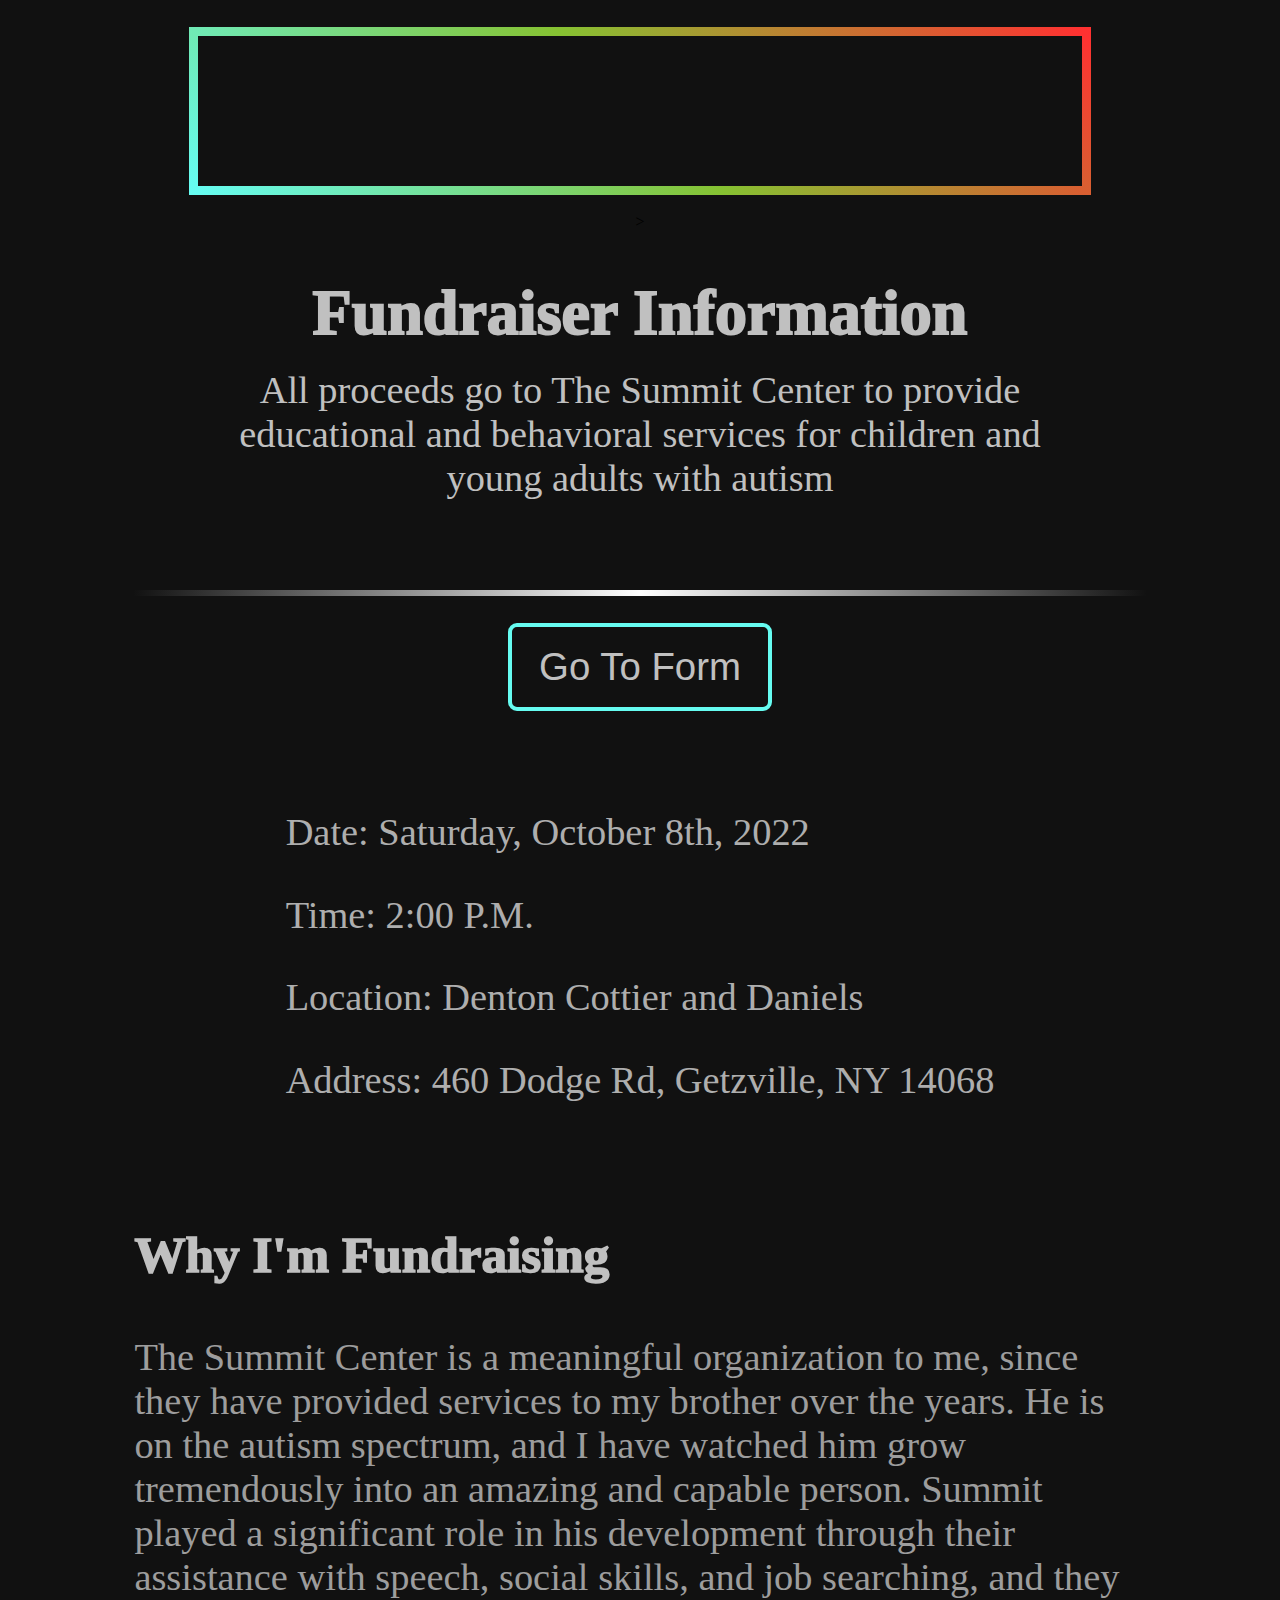
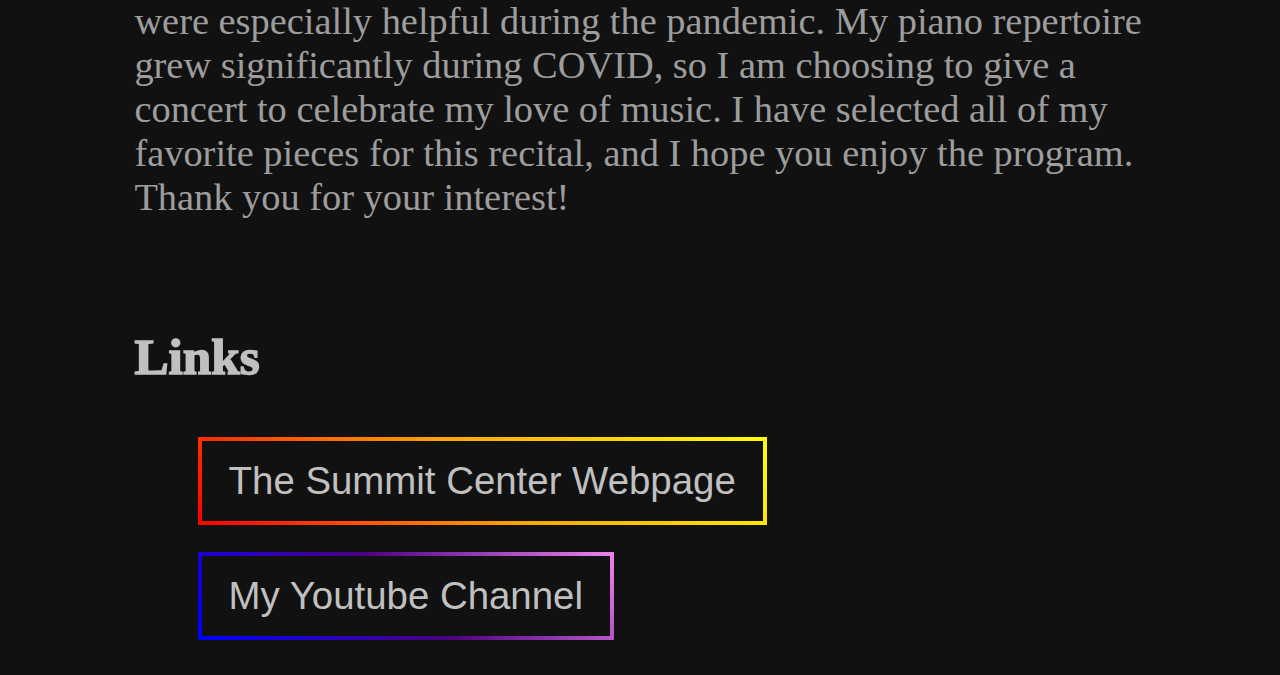
==== commit f17d7b49: "Update index.html" ====
--- a/index.html
+++ b/index.html
@@ -9,7 +9,7 @@
 </head>
 <body>
     <div class="about_info">
-        <img class="playing_image" src="https://willdeinzer.github.io/fundraiser/images/PianoPlay.jpg">
+        <iframe class="playing_image" width="560" height="315" src="https://www.youtube.com/embed/rBbXS7iY7dA" title="YouTube video player" frameborder="0" allow="accelerometer; autoplay; clipboard-write; encrypted-media; gyroscope; picture-in-picture" allowfullscreen></iframe>>
         <h1 class="heading">Fundraiser Information</h1>
         <h2 class="benefit">All proceeds go to The Summit Center to provide educational and behavioral services for children and young adults with autism</h2>
         <div class="return">
--- a/styles.css
+++ b/styles.css
@@ -71,6 +71,7 @@
 
 .links {
     width: 100%;
+    margin-bottom: 3vmin;
 }
 
 .link_heading {
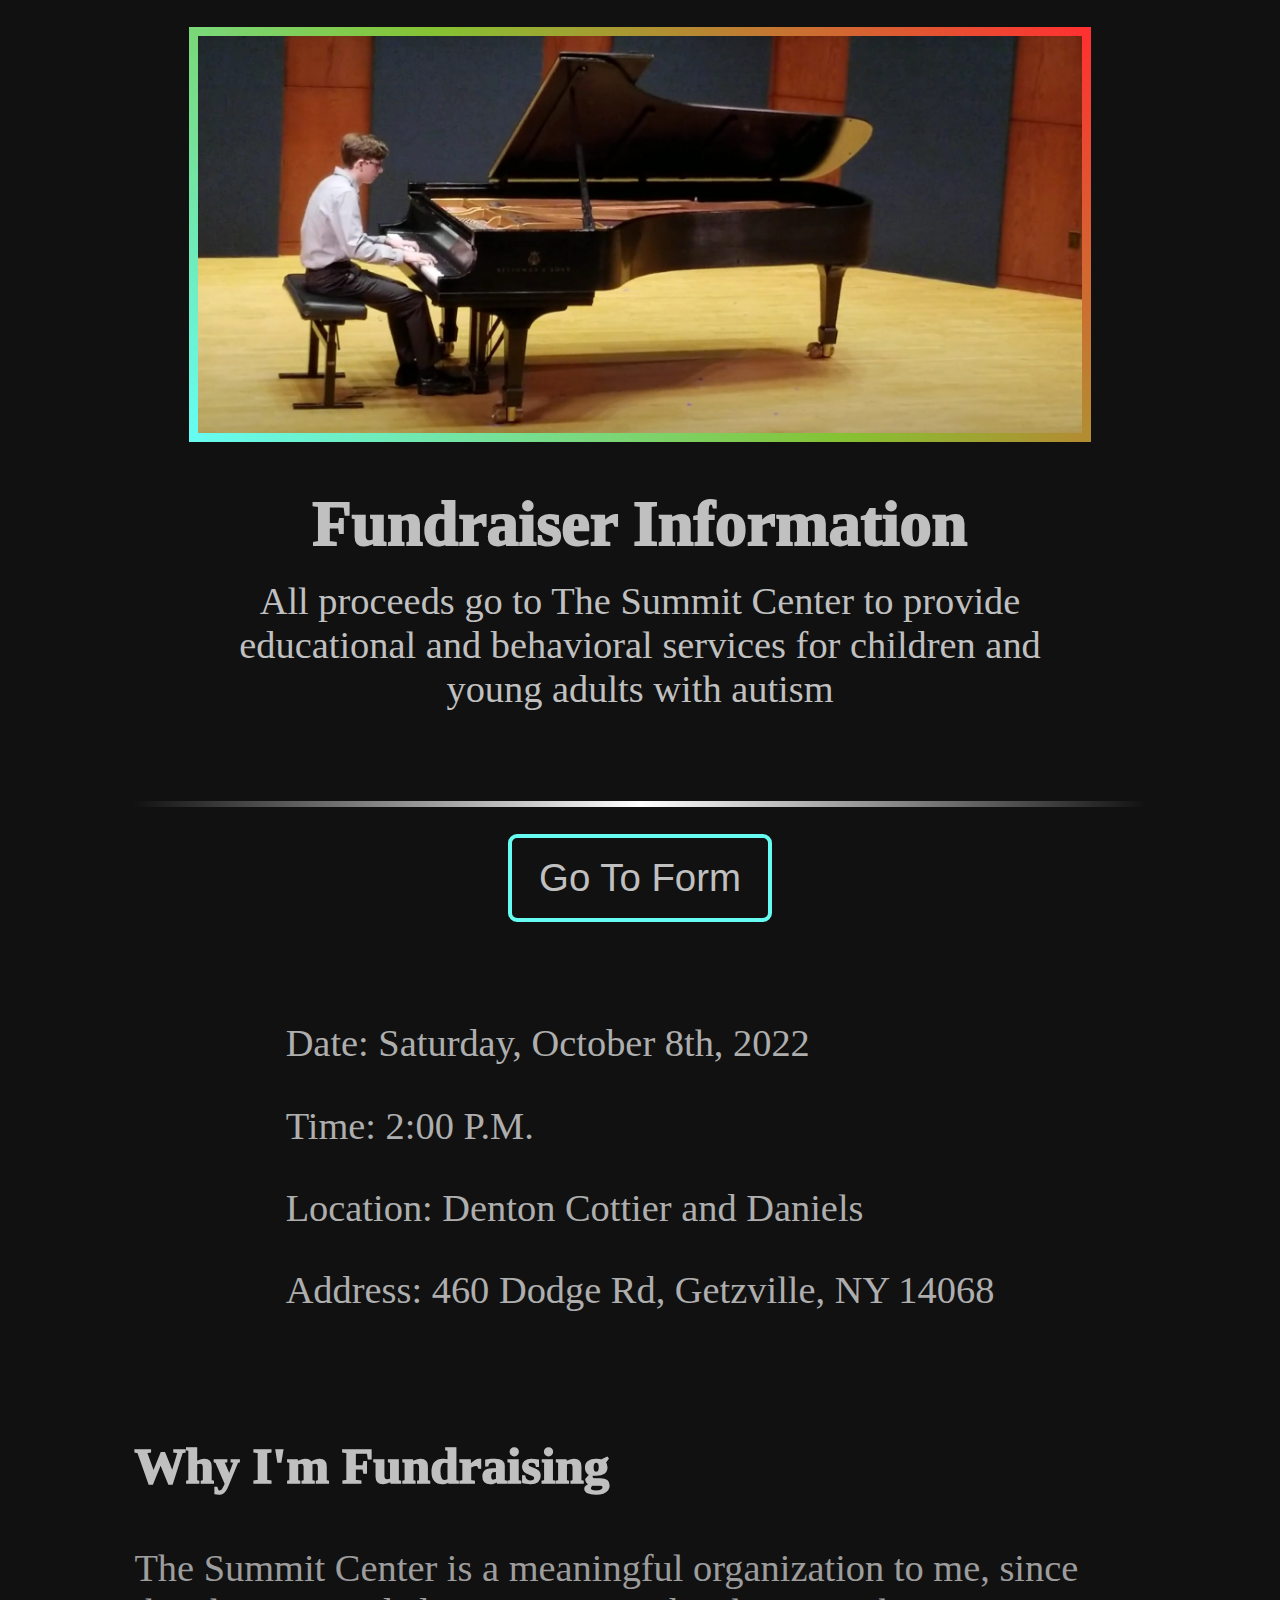
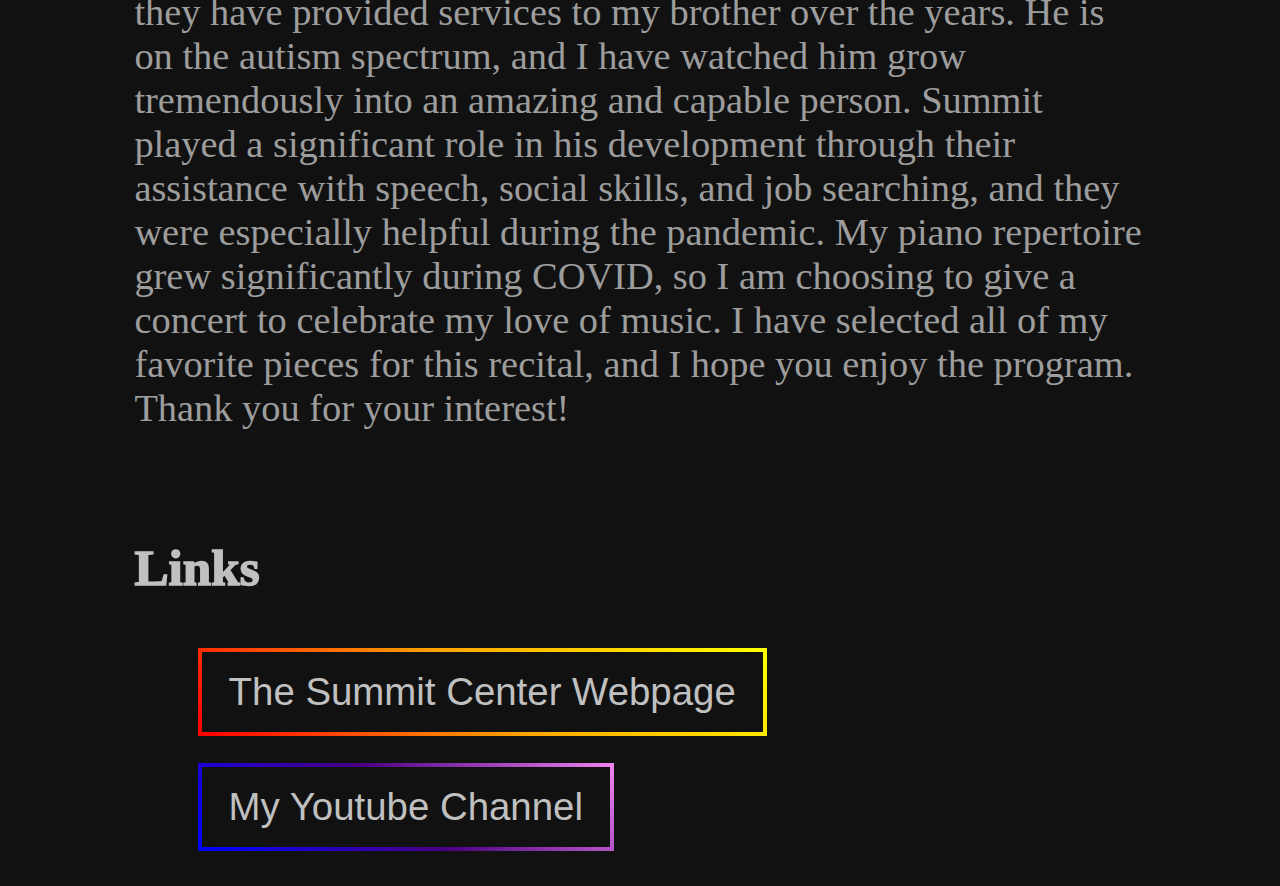
==== commit 38df5d4b: "Merge f38100b8d23b40f5bb24a1dbb3770a33a3d881e6 into 693875d8f304d12bd2fb16ff3ce2ec6933336253" ====
--- a/index.html
+++ b/index.html
@@ -9,7 +9,7 @@
 </head>
 <body>
     <div class="about_info">
-        <iframe class="playing_image" width="560" height="315" src="https://www.youtube.com/embed/rBbXS7iY7dA" title="YouTube video player" frameborder="0" allow="accelerometer; autoplay; clipboard-write; encrypted-media; gyroscope; picture-in-picture" allowfullscreen></iframe>>
+        <img class="playing_image" src="https://willdeinzer.github.io/fundraiser/images/PianoPlay.jpg">
         <h1 class="heading">Fundraiser Information</h1>
         <h2 class="benefit">All proceeds go to The Summit Center to provide educational and behavioral services for children and young adults with autism</h2>
         <div class="return">
